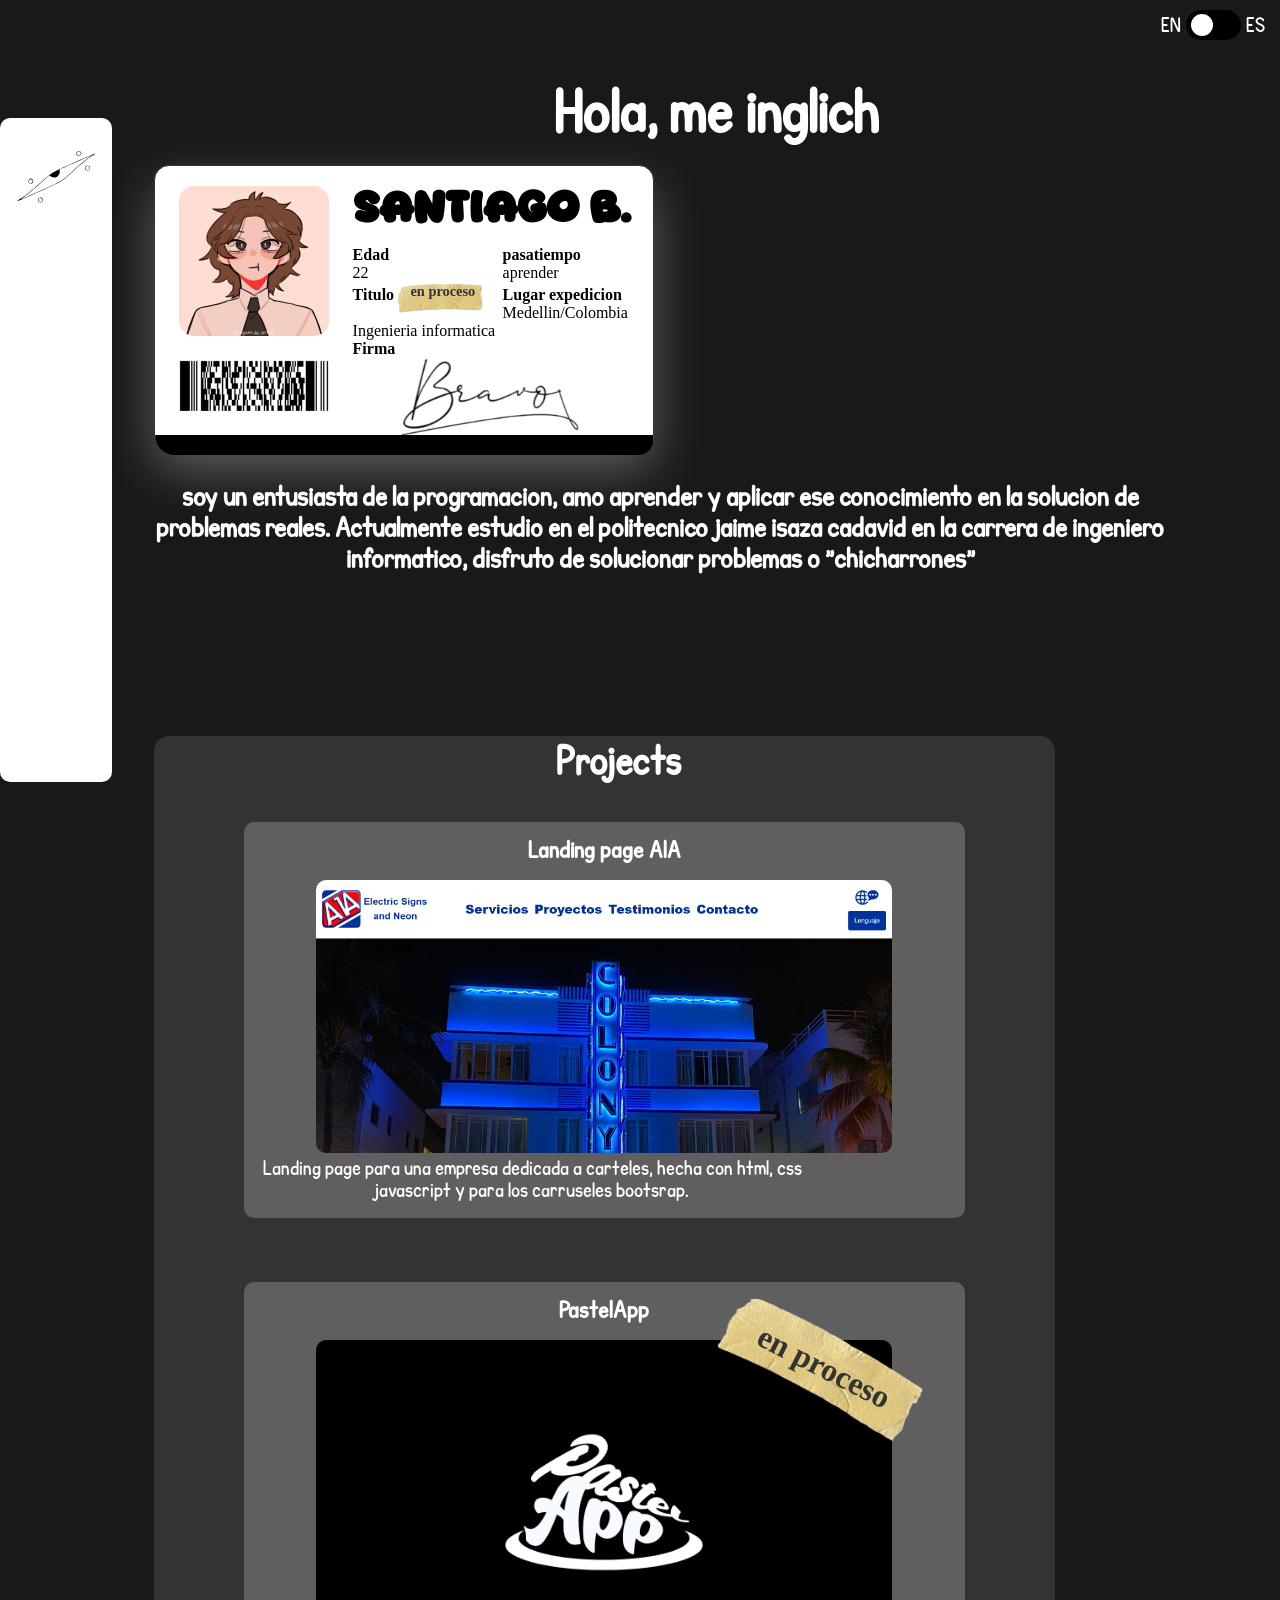
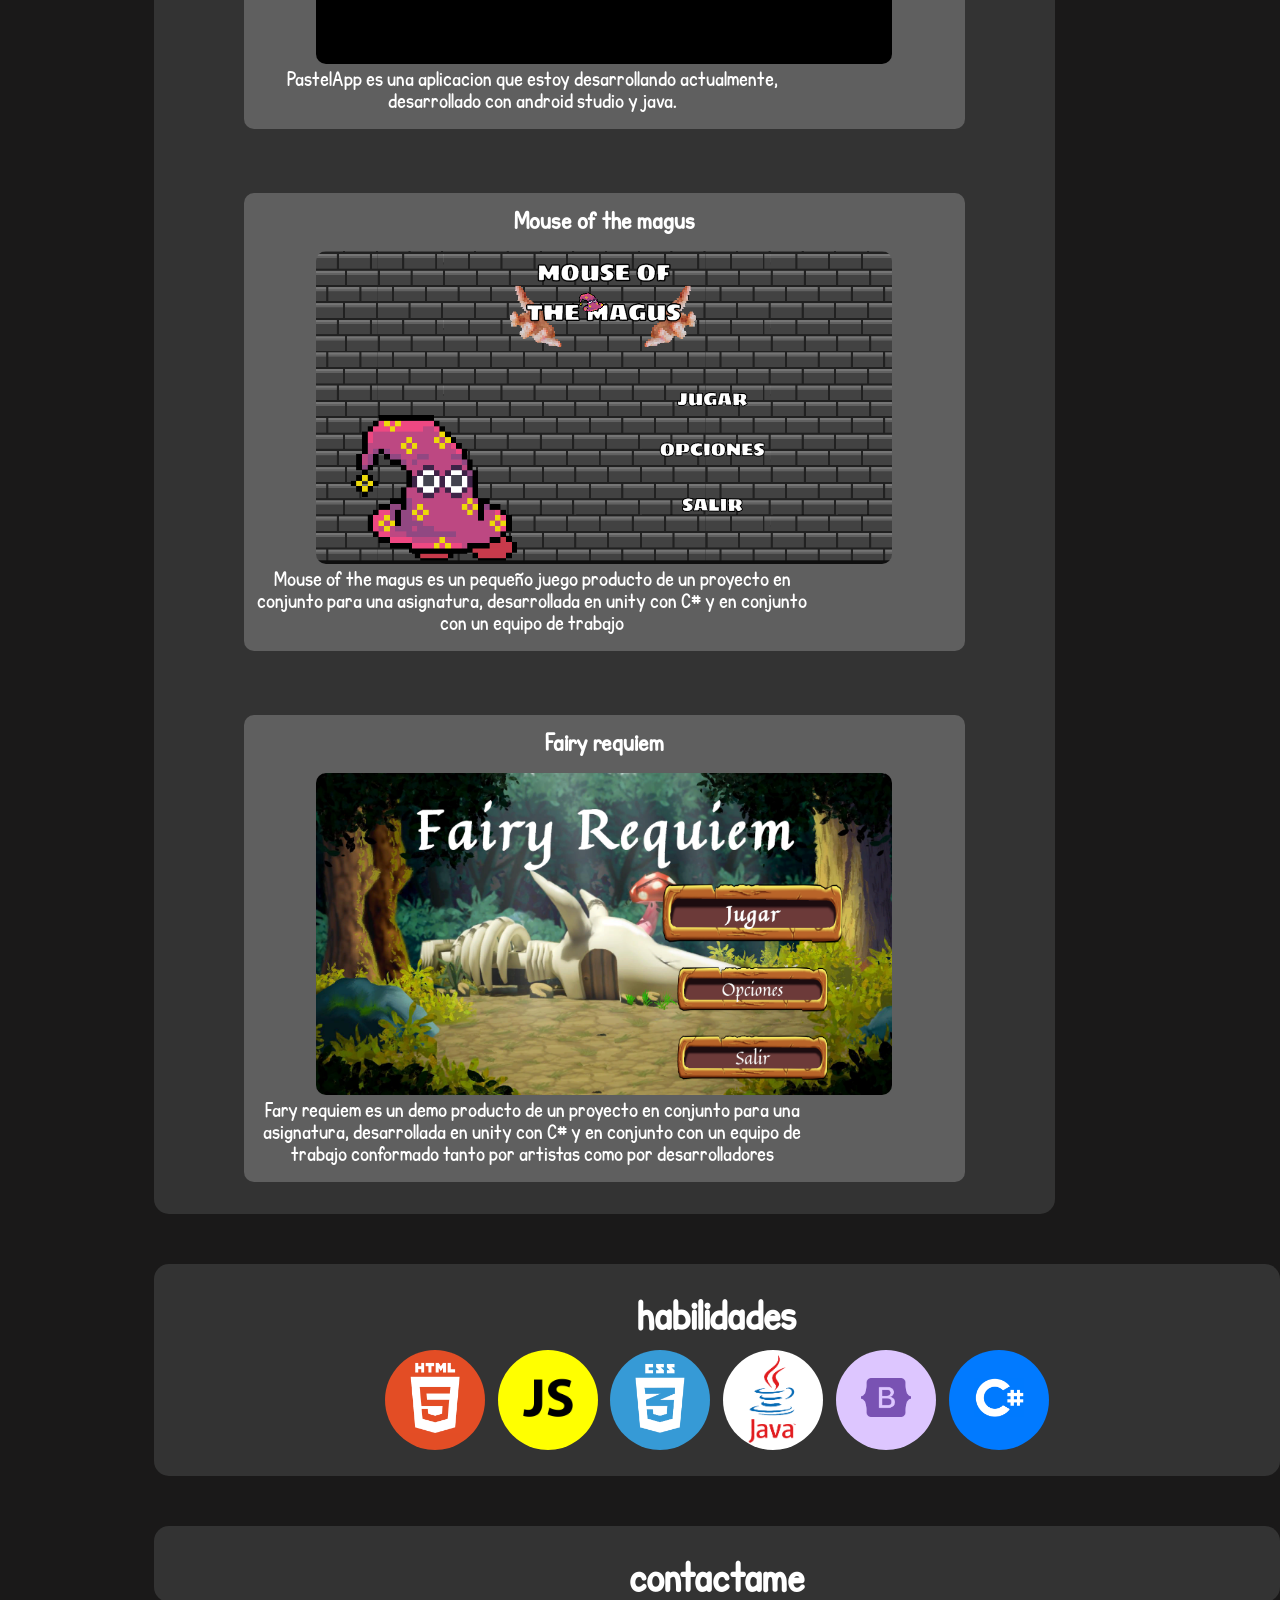
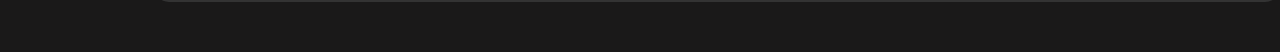
==== index.html @ b8ee9da1 "ssz ssz" ====
<!DOCTYPE html>
<html lang="en">
<head>
    <meta charset="UTF-8">
    <meta name="viewport" content="width=device-width, initial-scale=1.0">
    <link rel="stylesheet" href="./style.css">
    <link href='https://cdn.boxicons.com/fonts/basic/boxicons.min.css' rel='stylesheet'>
    <link href='https://cdn.boxicons.com/fonts/brands/boxicons-brands.min.css' rel='stylesheet'>
    <link rel="preconnect" href="https://fonts.googleapis.com">
    <link rel="preconnect" href="https://fonts.gstatic.com" crossorigin>
    <link href="https://fonts.googleapis.com/css2?family=Knewave&display=swap" rel="stylesheet">
    <script src="./script.js"></script>
    <title>Portafolio</title>
</head>
<body>
    <nav>
        <aside class="sidebar">
        <ul class="sidebar_list">
            <li class="  sidebar_content--logo">
                <img class="sidebar_icon sidebar_icon--logo reveal" src="img/eyeOpen.svg" alt="logo">
                <img class="sidebar_icon sidebar_icon--logo hide" src="img/eyeClose.svg" alt="logo">
            </li>

            <a href="#id_presentation">
                <li class="sidebar_element">
                    <i class='bx  bxs-user-hexagon sidebar_logo'  ></i> 
                    <div class="sidebar_hide">
                        <p class="sidebar_text" data-i18n="sidebar.sobre">Sobre mi</p>
                    </div>
                </li>
            </a>

            <a href="#experience">
                <li class="sidebar_element">
                    <i class='bx  bxs-star sidebar_logo' ></i> 
                    <div class="sidebar_hide">
                        <p class="sidebar_text" data-i18n="sidebar.experiencia">Experiencia</p>
                    </div>
                </li>
            </a>

            <a href="#skills">
                <li class="sidebar_element">
                    <i class='bx  bxs-clipboard-code sidebar_logo' ></i>
                    <div class="sidebar_hide">
                        <p class="sidebar_text" data-i18n="sidebar.habilidades">habilidades</p>
                    </div>
                </li>
            </a>

            <a href="#contact_me">
                <li class="sidebar_element">
                    <i class='bx  bxs-phone sidebar_logo'  ></i> 
                    <div class="sidebar_hide">
                        <p class="sidebar_text" data-i18n="sidebar.contacto">Contactame</p>
                    </div>
                </li>
            </a>
        </ul>
    </aside>
    </nav>
    
    <main class="main-content">
       
        <div class="translate">
            <p>EN</p>
            <input type="checkbox" id="lang-switch" onchange="traducir()">
            <label for="lang-switch" class="lbl-lang"></label>
            <p>ES</p>
        </div>

        <section id="id_presentation">
            <div class="welcome">
                <h2 data-i18n="sobre_mi.saludo">Hola, me presento</h2>
            </div>
            <input type="checkbox" id="toggle" hidden>
            <div class="card">
                
                <div class="photo">
                    <img src="/img/6def31cd-2feb-4538-83e6-c28fdac675a3.jpeg" alt="">
                </div>
                <div class="qr"><img src="/img/Imagen de WhatsApp 2025-06-26 a las 01.54.31_d07527d6.jpg" alt="Codigo QR"></div>
                <div class="info-name"><h1 data-i18n="card.nombre">Santiago B.</h1></div>
                <div class=" info info-age"><p><strong data-i18n="card.edad">Edad</strong><br>22</p></div>
                <div class=" info info-hobby"><p><strong data-i18n="card.pasatiempo">Pasatiempo</strong><br><span data-i18n="card.pasatiempoHijo">Aprender</span></p></div>
                <div class=" info info-title"><p class="titulo_coso"><strong data-i18n="card.titulo">Titulo</strong></p><br><span data-i18n="card.tituloHijo">Ingenieria informatica</span></div>
                <div class="info-title-sticker"><span data-i18n="card.estado">en proceso</span><img src="/img/klipartz.com.png" alt="cinta"></div>
                <div class=" info info-place"><p><strong data-i18n="card.expedicion">Lugar expedicion</strong><br>Medellin/Colombia</p></div>
                <div class="info-firm"><p><strong data-i18n="card.firma">Firma</strong></p><img src="/img/Opera Captura de pantalla_2025-06-27_210948_www.canva.com-Photoroom.png" alt="Firma"></div>
                <div class="info-border"></div>
            </div>
            
            <div class="description">
                <h3 data-i18n="sobre_mi.descripcion">soy un entusiasta de la programacion, amo aprender y aplicar ese conocimiento en la solucion de problemas reales.  
                Actualmente estudio en el politecnico jaime isaza cadavid en la carrera de ingeniero informatico, disfruto de solucionar problemas o "chicharrones"</h3>
            </div>
        </section>

        <section id="experience">
            <div class="container_projects">
                <h2 class="project_title" data-i18n="experience.main_title">Proyectos</h2>
                <div class="card_container">
                    <a href="https://a1aelectricsigns.com/index_es.html" target="_blank">
                    <div class="card_projects">
                        <h3>Landing page A1A</h3>
                        <img src="/img/A1A_page.png" alt="A1A page">
                        <p data-i18n="experience.proyect1_description">Landing page para una empresa dedicada a carteles, hecha con html, css javascript y para los carruseles bootsrap.</p>
                    </div>
                    </a>
                </div>

                <div class="card_container">
                    <a href="https://github.com/Bravissimo-exe/PastelApp" target="_blank">
                    <div class="card_projects">
                        <h3>PastelApp</h3>
                        <div class="card-PastelApp-sticker"><span data-i18n="card.estado">en proceso</span><img src="/img/klipartz.com.png" alt="cinta"></div>
                        <img src="/img/PastelApp.png" alt="A1A page">
                        <p data-i18n="experience.proyect2_description">PastelApp es una aplicacion que estoy desarrollando actualmente, desarrollado con android studio y java.</p>
                    </div>
                    </a>
                </div>
                
                <div class="card_container">
                    <a href="https://github.com/Bravissimo-exe/PastelApp" target="_blank">
                    <div class="card_projects">
                        <h3>Mouse of the magus</h3>
                        <img src="/img/Captura de pantalla 2025-07-28 171933.png" alt="A1A page">
                        <p data-i18n="experience.proyect3_description">Mouse of the magus es un pequeño juego producto de un proyecto en conjunto para una asignatura, desarrollada en unity con C# y en conjunto con un equipo de trabajo</p>
                    </div>
                    </a>
                </div>

                <div class="card_container">
                    <a href="https://github.com/PankoU963/FairyRequiem" target="_blank">
                    <div class="card_projects">
                        <h3>Fairy requiem</h3>
                        <img src="/img/Captura de pantalla 2025-07-28 175846.png" alt="A1A page">
                        <p data-i18n="experience.proyect3_description">Fary requiem es un demo producto de un proyecto en conjunto para una asignatura, desarrollada en unity con C# y en conjunto con un equipo de trabajo conformado tanto por artistas como por desarrolladores</p>
                    </div>
                    </a>
                </div>
            </div>
        </section>

        <section id="skills">
            <div class="skills_container">
                <h2 class="skill_title" data-i18n="skills.title">Skills</h2>

                <div class="skills_card_container">
                    <div class="skill_card html">
                        <img src="/img/Opera Captura de pantalla_2025-07-08_002914_www.pngwing.com.png" alt="">
                    </div>
                    <div class="skill_card js">
                        <img src="/img/pngwing.com (36).png" alt="">
                    </div>
                    <div class="skill_card css">
                        <img src="/img/Opera Captura de pantalla_2025-07-08_003919_www.pngwing.com.png" alt="">
                    </div>
                    <div class="skill_card java">
                        <img src="/img/Opera Captura de pantalla_2025-07-08_004220_www.pngwing.com-Photoroom.png" alt="">
                    </div>
                    <div class="skill_card bootstrap">
                        <img src="/img/pngwing.com (38).png" alt="">
                    </div>
                    <div class="skill_card C">
                        <img src="/img/Opera Captura de pantalla_2025-07-08_004852_www.google.com.png" alt="">
                    </div>
                </div>
            </div>
        </section>

        <section id="contact_me">
            <div class="contact_container">
                <h2 class="contact_title" data-i18n="contact.title">Contact me</h2>
                <div class="contact_links">
                    <a href="tel:+573022289315" target="_blank"><i class='bxr  bxs-phone'  ></i></a>
                    <a href="mailto:santiagobp-12@hotmail.com" target="_blank"><i class='bxr  bxs-envelope'  ></i></a>
                    <a href="https://github.com/Bravissimo-exe" target="_blank"><i class='bxl  bx-github'  ></i></a> 
                    <a href="https://www.instagram.com/san.braa__/?hl=es" target="_blank"><i class='bxl  bx-instagram-alt'  ></i></a>
                </div>
            </div>
        </section>
    </main>
    <footer>
        
    </footer>
</body>
</html>
---- style.css ----
*{
  margin:0;
  box-sizing: border-box;
}

a{
  text-decoration: none;
}

html{
  overflow-x: hidden;
}

body{
  min-height: 100vh;
  display: grid;
  background-color: rgb(26, 25, 25);
  grid-template-columns: 12%  88%;
  overflow-y: hidden;
}

.main-content{
  display: grid;
  width: 100%;
  height: auto;
  grid-column: 2;
  grid-template-rows: repeat(auto, 5);
}

.translate{
  margin: 10px;
  justify-self: end;
  display: flex;
  
}

.translate p{
  color: white;
  font-size: 1em;
  padding: 5px 5px 0 5px;
  font-family: 'kg_perfect';
}

.lbl-lang{
  display: inline-block;
  width: 55px;
  height: 30px;
  background-color: black;
  border-radius: 15px;
  position: relative;
  cursor: pointer;
}

#lang-switch:checked~ .lbl-lang{
  background: #333;
}

.lbl-lang::after{
  position: absolute;
  content: '';
  width: 22px;
  height: 22px;
  background: white;
  border-radius: 15px;
  top: 4px;
  left: 5px;
  transition: 0.3s;
}

#lang-switch:checked~ .lbl-lang::after{
  left: 28px;
}

#lang-switch{
  display: none;
}

/*----------Fonts----------*/

@font-face {
  font-family: 'Mooncake';
  src: url(/Fonts/moodcake/Moodcake.ttf);
  font-weight: normal;
  font-style: normal;
}

@font-face {
  font-family: 'kg_perfect';
  src: url(/Fonts/kg_perfect/KGPerfectPenmanship.ttf);
  font-weight: normal;
  font-style: normal;
}

/*----------Sidebar----------*/
nav{
  position: fixed;
  top: 0;
  left: 0;
  width: 10%;        /* ancho fijo de la barra */
  height: 100vh;       /* altura de toda la pantalla */
  display: flex;
  align-items: center; 
  z-index: 1000;
}

nav:hover{
  width: 21%;
}

.sidebar{
  background-color: #ffffff;
  width: max-content;
  border-radius: 10px;
  padding: 2rem 1rem;
}

.sidebar:hover .sidebar_element{
  grid-template-columns: 1fr 1fr;
}

.sidebar_list{
  list-style: none;
  padding: 0;

  min-height: 600px;
  display: flex;
  flex-direction: column;
  gap: .4rem;
}

.sidebar_element{
  font-family: 'kg_perfect';
  font-size: 1em;
  padding: 1.9rem 1.3rem;
  border-radius: 20px;
  display: grid;
  align-items: center;
  grid-template-columns: 1fr 0fr;
  color: black;

  transition: grid-template-columns .4s;
}

.sidebar_element:hover{
  background-color: black;
  color: white;
}

.sidebar_content--logo{
  position: relative;
  margin: 0 auto  0;
  margin-bottom: 1rem;
}

.sidebar_icon--logo{
  display: flex;
  height: auto;
  width: 5rem;
  justify-content: center;
  align-items: center;
  position: relative;
}

.sidebar_icon--logo .reveal{
  opacity: 1;
  z-index: 1;
  max-width: 100%
}

.sidebar_content--logo .hide {
  opacity: 0;
  z-index: 2;
  max-width: 100%
}

.sidebar_icon--logo.hide{
  opacity: 0;
  position: absolute;
  top: 0;
  left: 0;
}

.sidebar:hover .sidebar_icon--logo.reveal {
  opacity: 0;
}

.sidebar:hover .sidebar_icon--logo.hide {
  opacity: 1;
}

.sidebar_logo{
  font-size: 3.125rem;
  margin: auto;
}

.sidebar_hide{
  overflow: hidden;
}

/*----------Card----------*/

#id_presentation{
  grid-row: 2;
  justify-content: center;
}

.card{
  justify-self: center;
  width: 31.25rem;
  height: 17.813rem;
  background: white;
  border-radius: 15px;
  box-shadow: 0 20px 50px rgba(255, 255, 255, 0.3);
  transition: transform 0.6s ease;
  transform-style: preserve-3d;
  border: 1px solid #333;
  display: grid;
  grid-template-columns: 2fr 150px 150px;
  grid-template-rows: 80px 1fr 1fr 95px 1fr;
}

#toggle:checked ~ body{
  background-color: #017aff;
}

.card:hover {
  transform: rotateY(20deg) rotateX(20deg);
  
}



.photo {
  grid-row: 1;
  grid-column: 1;
  text-align: center;
  padding: 20px;
}

.photo img {
  width: 150px;
  height: 150px;
  border-radius: 15px;
  object-fit: cover;
}

.info-name {
  font-family: 'Mooncake';
  grid-row: 1;
  grid-column: 2/3;
  font-size: 1.7em;
  width: auto;
  text-align: center;
  margin: auto;
  white-space: nowrap;
}

.info{
  font-size: 1em;
  
  
}

.info-age{
  grid-row: 2;
  grid-column: 2;
}

.info-hobby{
  grid-row: 2;
  grid-column: 3;
}

.info-title{
  grid-row: 3;
  grid-column: 2;
}

.info-title-sticker{
  position: relative;
  width: 100px; /* ajusta según tamaño de la cinta */
  height: 40px;
  grid-column: 2; /* columna de la derecha */
  grid-row: 2;     /* misma fila del título */
  justify-self: end; /* alinea al inicio */
  padding-left: 0.5rem;
  padding-top: 0.7rem;
}

.info-title-sticker img{
  width: 60px;
  rotate: -120deg;
}

.info-title-sticker span{
  position: absolute;
  top: 50%;
  left: 50%;
  transform: translate(-65%, 100%);
  font-weight: bold;
  color: #333;
  font-size: 0.9em;
  font-family: 'Comic Sans MS', cursive;
  z-index: 2;
  white-space: nowrap;
}

.info-place{
  grid-column: 3;
  grid-row: 3;
}

.qr-firm {
  
  margin-top: auto;
}

.qr img {
  height: 50px;
}

.qr{  
  text-align: center;
  align-self: center;
  grid-column: 1;
  grid-row: 4;
}

.info-firm img{
  height: 80px;
  padding-left: 3rem;
}

.info-firm{
  grid-column: 2/3;
  grid-row: 4;
}

.info-border{
  background-color: black;
  grid-row: 5;
  grid-column: 1/4;
  border-radius: 0 0 25px 35px;
  height: 20px;
}

.welcome h2{
  text-align: center;
  color: white;
  font-family: 'kg_perfect';
  font-size: 3rem;
  margin-top: 2rem;
  margin-bottom: 1rem;
}

.description {
  width: 90%;
  text-align: center;
  color: white;
  font-family: 'kg_perfect';
  font-size: 1.2rem;
  margin-top: 2rem;
  margin-bottom: 1rem;
  justify-self: center;
}

/*----------Projects----------*/

#experience{
  grid-row: 3;
  margin-top: 10%;
  margin-bottom: 50px;
}

.container_projects{
  justify-self: center;
  width: 80%;
  height: auto;
  background-color: #333;
  margin-top: 2rem;
  display: flex;
  flex-direction:column;
  align-items: center;
  border-radius: 15px;
}

.project_title{
  color: white;
  margin: 5px 0 5px 30px;
  font-family: 'kg_perfect';
  font-size: 2em;
}

.card_container{
  width: 80%;
  height: auto;
  text-align: center;
  padding-top: 2rem;
  padding-bottom: 2rem;
}

.card_projects{
  position: relative;
  padding-top: 1rem;
  font-family: 'kg_perfect';
  color: white;
  justify-self: center;
  background-color: rgb(95, 95, 95);
  width: auto;
  height: auto;
  border-radius: 10px;
  
}

.card_projects:hover{
  background-color: rgb(143, 143, 143);
}

.card_projects h3{
  padding-bottom: 1rem;
}

.card_projects img{
  width: 80%;
  height: auto;
  border-radius: 10px;
}

.card_projects p{
  padding-bottom: 1rem;
  width: 80%;
  justify-self: center;
}

.card-PastelApp-sticker{
  position: absolute;        /* ✅ Saca el sticker del flujo normal y lo posiciona dentro */
  top: -3%;                 /* ✅ Se ubica desde la parte superior de la tarjeta */
  right: 10%;               /* ✅ Se ubica desde la parte derecha */
  width: 20%;               /* ✅ Tamaño fijo controlado (mejor que %) */
  height: auto;              /* ✅ Se adapta automáticamente */
  z-index: 5;                /* ✅ Asegura que se superponga correctamente */
}

.card-PastelApp-sticker img{
  width: 100%;
  rotate: -90deg;
}

.card-PastelApp-sticker span{
  position: absolute;        /* ✅ Para ubicar el texto encima de la cinta */
  top: 35%;                  /* ✅ Centrado verticalmente */
  left: 50%;                 /* ✅ Centrado horizontalmente */
  transform: translate(-40%, 100%); /* ✅ Ajusta posición fina sobre la cinta */
  rotate: 27deg;             /* ✅ Conserva el efecto visual inclinado */
  font-weight: bold;
  color: #333;
  font-size: clamp(0.7rem, 3vw, 2rem); /* ✅ Hace la fuente responsiva */
  font-family: 'Comic Sans MS', cursive;
  white-space: nowrap;
  z-index: 1;
}

/*----------Skills----------*/

#skills{
  grid: 4;
  margin-bottom: 50px;
}

.skills_container{
  border-radius: 15px;
  justify-self: center;
  background-color: #333;
  width: auto;
  height: auto;
  display: flex;
  flex-direction: column;
}

.skill_title{
  margin-top: 2rem;
  color: white;
  font-family: 'kg_perfect';
  font-size: 2em;
  text-align: center;
}

.skills_card_container{
  gap: 0.8rem;
  padding-bottom: 1rem;
  align-items: center;
  margin: 10px 15px;
  display: flex;
  flex-direction: row;
  justify-content: center;
  flex-wrap: wrap;
}

.skill_card{
  border-radius: 100px;
  width: 100px;
  height: 100px;
  text-align: center;
  align-content: center;
}

.skill_card img{
  width: 50%;
}

.js{
  background-color: yellow;
}

.html{
  background-color: #e34d25;
}

.css{
  background-color: #369ad6;
}

.java{
  background-color: white;
}

.bootstrap{
  background-color: #ddc6ff;
}

.C{
  background-color: #017aff;
}

/*----------ContactMe----------*/

#contact_me{
  grid-row: 5;
  margin-bottom: 50px;
}

.contact_container{
  border-radius: 15px;
  justify-self: center;
  align-items: center;
  background-color: #333;
  width: auto;
  height: auto;
  display: flex;
  flex-direction: column;
}

.contact_title{
  color: white;
  font-family: 'kg_perfect';
  text-align: center;
  font-size: 2em;
  margin-top: 2rem;
}

.contact_links a{
  color: white;
  font-size: 5rem;
}

/*----------Mediaquery----------*/

@media (max-width: 490px){
 
}

@media (max-width: 768px) {
  nav{
    display: none;
  }

  body{
    display: block;
  }

  /*----------Card----------*/

  .card {
    width: 90%;
    height: auto;
    grid-template-columns: 1fr;
    grid-template-rows: repeat(6, auto);
    padding: 1rem;
  }

  .photo {
    grid-column: 1;
    grid-row: 1;
    text-align: center;
    padding: 10px;
  }

  .photo img {
    width: 120px;
    height: 120px;
  }

  .info-name {
    grid-column: 1;
    grid-row: 2;
    font-size: 1.4em;
    text-align: center;
    margin: 0.5rem 0;
  }
  

  .info-title-sticker {
    position: relative;
    grid-column: 1;
    grid-row: 3;
    justify-self: start;
    padding-left: 4rem;
    padding-top: 1.8rem;
    width: auto;
    
  }

  .info-title-sticker img {
    width: 50px;
    left: 70%;
  }

  .info-title-sticker span{
    position: absolute;        
    top: 130%;                  /* ✅ Centrado verticalmente */
    left: 70%;                 /* ✅ Centrado horizontalmente */
    transform: translate(-40%, 0%); /* ✅ Ajusta posición fina sobre la cinta */ 
    color: #333;
    font-size: clamp(0.7rem, 1vw, 1rem); /* ✅ Hace la fuente responsiva */
    font-family: "Knewave", system-ui;
    font-weight: 200;
    white-space: nowrap;
    z-index: 1;
  }

  .info{
    grid-row: 3;
    grid-column: 1;
    font-size: 1rem;
    display: grid;
    grid-template-columns: repeat(2,1fr);
    grid-template-rows: repeat(2,1fr);
    width: auto;
    height: auto;
  }

  .info-age p{
    grid-row: 1;
    grid-column: 1;
  }

  .titulo_coso{
    grid-row: 2;
    grid-column: 1;
  }

  .info-title p{
    grid-row: 2;
    grid-column: 1;
  }
  
  .info-title span{
    margin-top: 18px;
    grid-row: 2;
    grid-column: 1;
  }

  .info-hobby p{
    grid-row: 1;
    grid-column: 2;
  }

  .info-hobby span{
    margin-top: 18px;
    grid-row: 1;
    grid-column: 2;
  }

  .info-place p{
    grid-row: 2;
    grid-column: 2;
  }

  .qr{
    grid-row: 4;
    align-content: center;
  }

  .qr img{
    width: 50%;
    height: auto;
    text-align: center;
  }

  .info-firm {
    grid-column: 1;
    grid-row: 5;
  }
  
  .info-firm img{
    width: 60%;
    height: auto;
    text-align: center;
  }

  .info-border{
    
    grid-row: 7;
    height: 10px;
  }

  /*----------Skills----------*/

  .skills_container{
  border-radius: 15px;
  justify-self: center;
  background-color: #333;
  width: 70%;
  height: auto;
  display: flex;
  flex-direction: column;
  }

  /*----------Contact----------*/

  .contact_container{
    border-radius: 15px;
    justify-self: center;
    align-items: center;
    background-color: #333;
    width: 80%;
    height: auto;
    display: flex;
    flex-direction: column;
  }
 
  .contact_links a{
    color: white;
    font-size: 4rem;
  }

  .card-PastelApp-sticker{
    position: absolute;        /* ✅ Saca el sticker del flujo normal y lo posiciona dentro */
    top: 15%;                 /* ✅ Se ubica desde la parte superior de la tarjeta */
    right: 10%;               /* ✅ Se ubica desde la parte derecha */
    width: 20%;               /* ✅ Tamaño fijo controlado (mejor que %) */
    height: auto;              /* ✅ Se adapta automáticamente */
    z-index: 5;                /* ✅ Asegura que se superponga correctamente */
  }

  .card-PastelApp-sticker span{
    position: absolute;        /* ✅ Para ubicar el texto encima de la cinta */
    top: 25%;                  /* ✅ Centrado verticalmente */
    left: 50%;                 /* ✅ Centrado horizontalmente */
    transform: translate(-40%, 100%); /* ✅ Ajusta posición fina sobre la cinta */
    rotate: 27deg;             /* ✅ Conserva el efecto visual inclinado */
    font-weight: bold;
    color: #333;
    font-size: clamp(0.7rem, 3vw, 2rem); /* ✅ Hace la fuente responsiva */
    font-family: "Knewave", system-ui;
    white-space: nowrap;
    z-index: 1;
  }
}
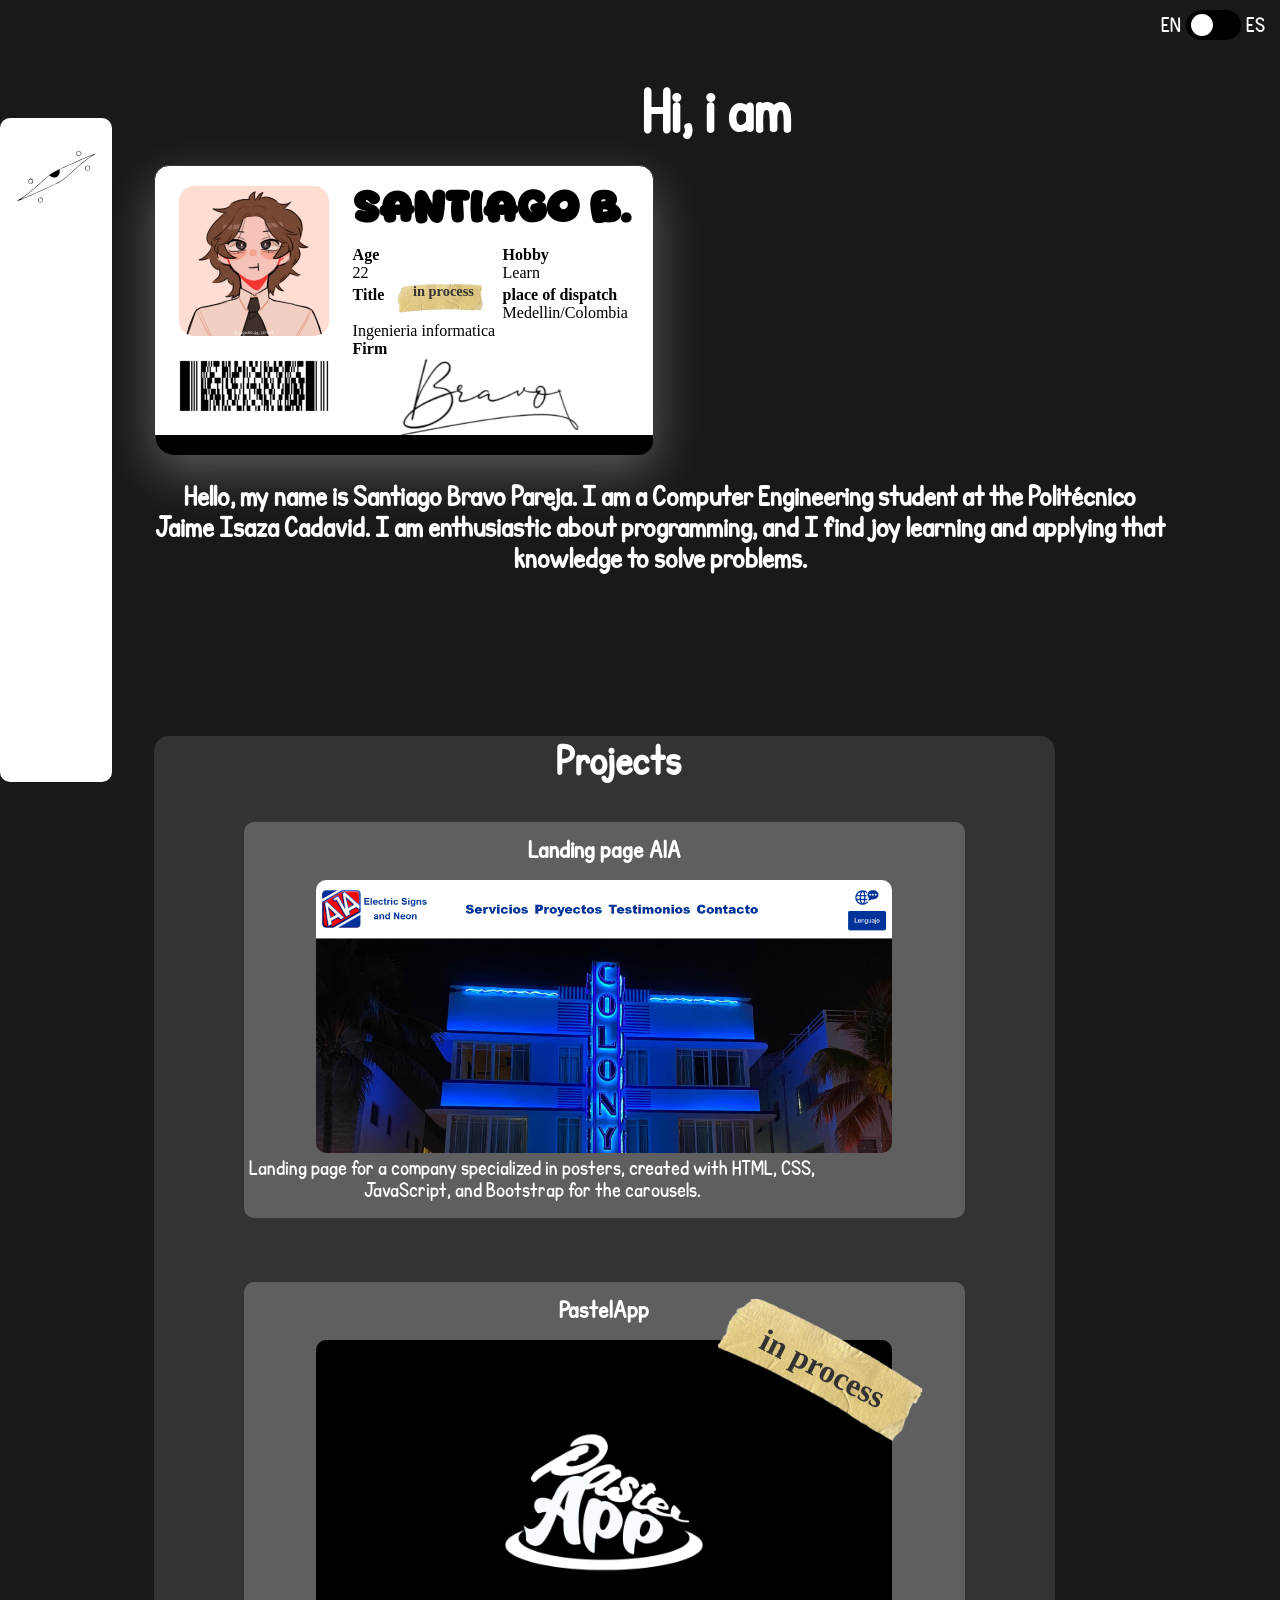
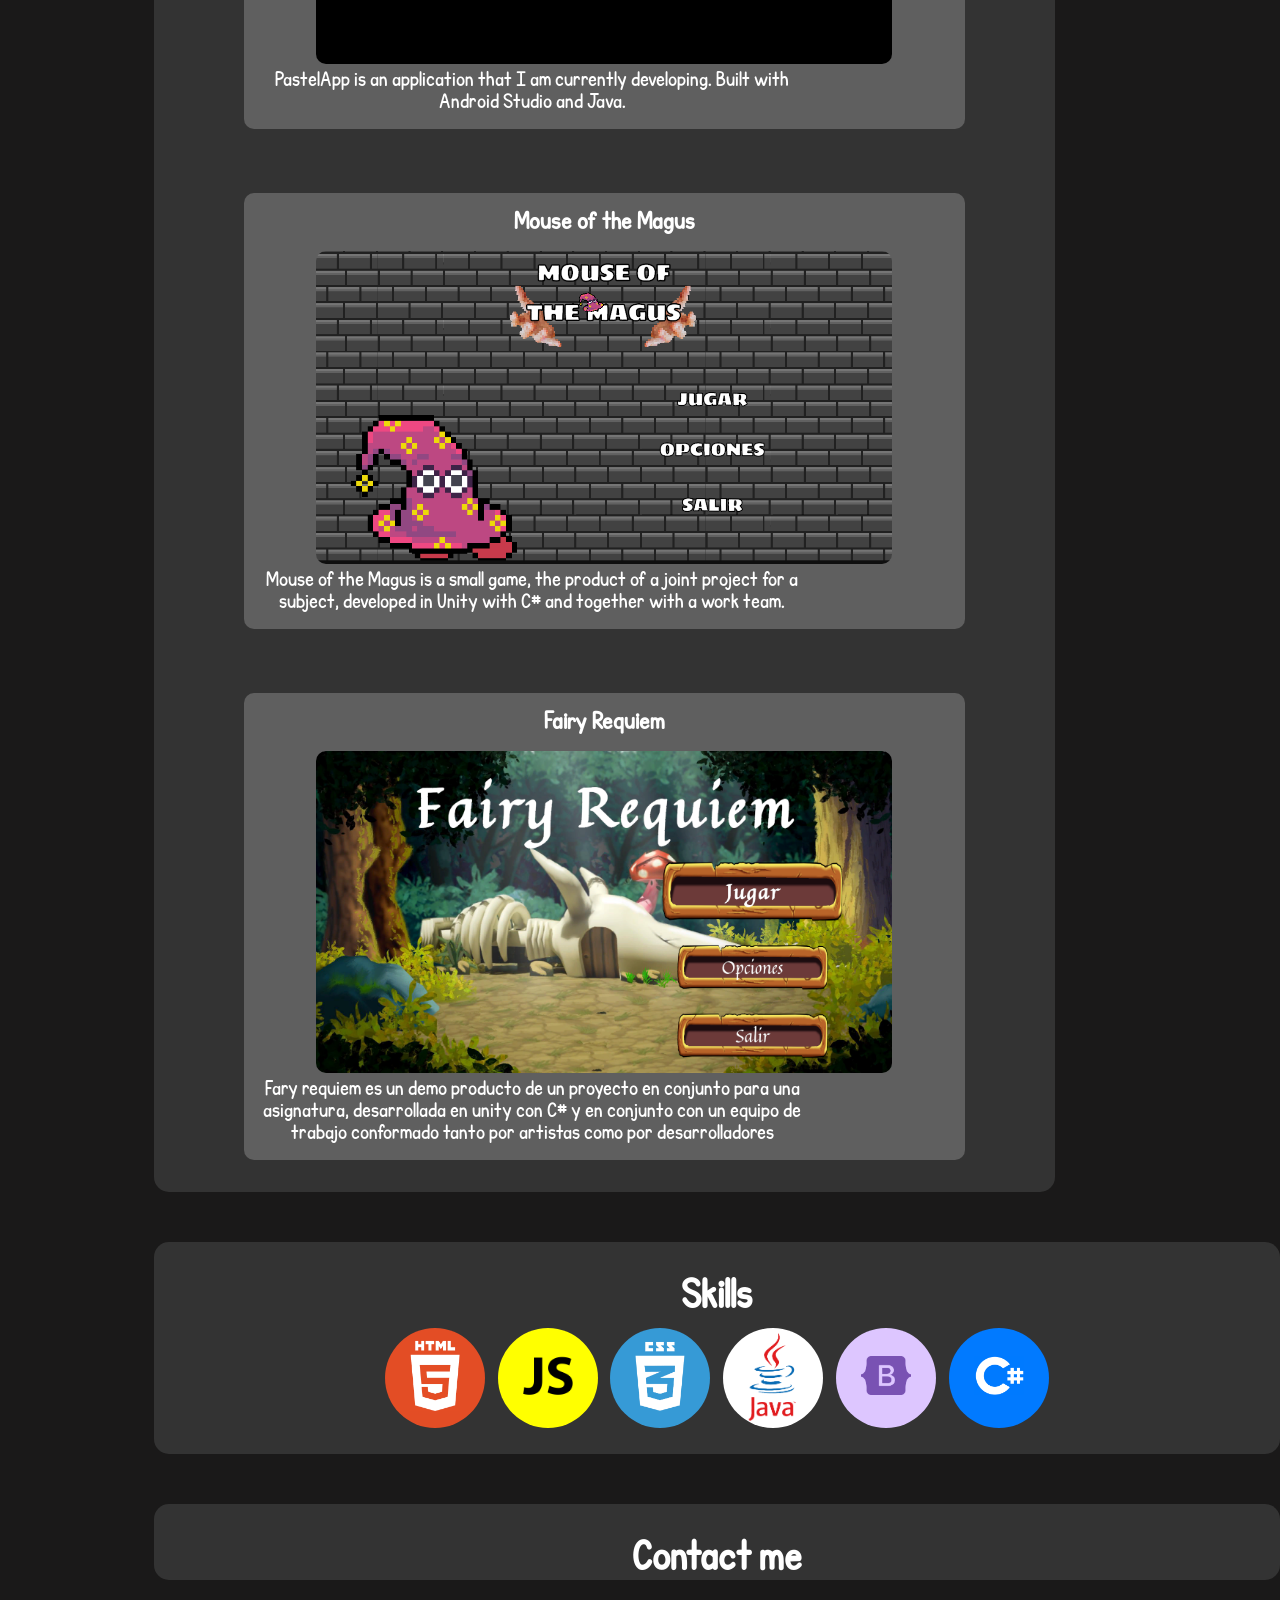
==== commit dd6869d1: "ssz" ====
--- a/index.html
+++ b/index.html
@@ -123,7 +123,7 @@
                 <div class="card_container">
                     <a href="https://github.com/Bravissimo-exe/PastelApp" target="_blank">
                     <div class="card_projects">
-                        <h3>Mouse of the magus</h3>
+                        <h3>Mouse of the Magus</h3>
                         <img src="/img/Captura de pantalla 2025-07-28 171933.png" alt="A1A page">
                         <p data-i18n="experience.proyect3_description">Mouse of the magus es un pequeño juego producto de un proyecto en conjunto para una asignatura, desarrollada en unity con C# y en conjunto con un equipo de trabajo</p>
                     </div>
@@ -133,9 +133,9 @@
                 <div class="card_container">
                     <a href="https://github.com/PankoU963/FairyRequiem" target="_blank">
                     <div class="card_projects">
-                        <h3>Fairy requiem</h3>
+                        <h3>Fairy Requiem</h3>
                         <img src="/img/Captura de pantalla 2025-07-28 175846.png" alt="A1A page">
-                        <p data-i18n="experience.proyect3_description">Fary requiem es un demo producto de un proyecto en conjunto para una asignatura, desarrollada en unity con C# y en conjunto con un equipo de trabajo conformado tanto por artistas como por desarrolladores</p>
+                        <p data-i18n="experience.proyect4_description">Fary requiem es un demo producto de un proyecto en conjunto para una asignatura, desarrollada en unity con C# y en conjunto con un equipo de trabajo conformado tanto por artistas como por desarrolladores</p>
                     </div>
                     </a>
                 </div>
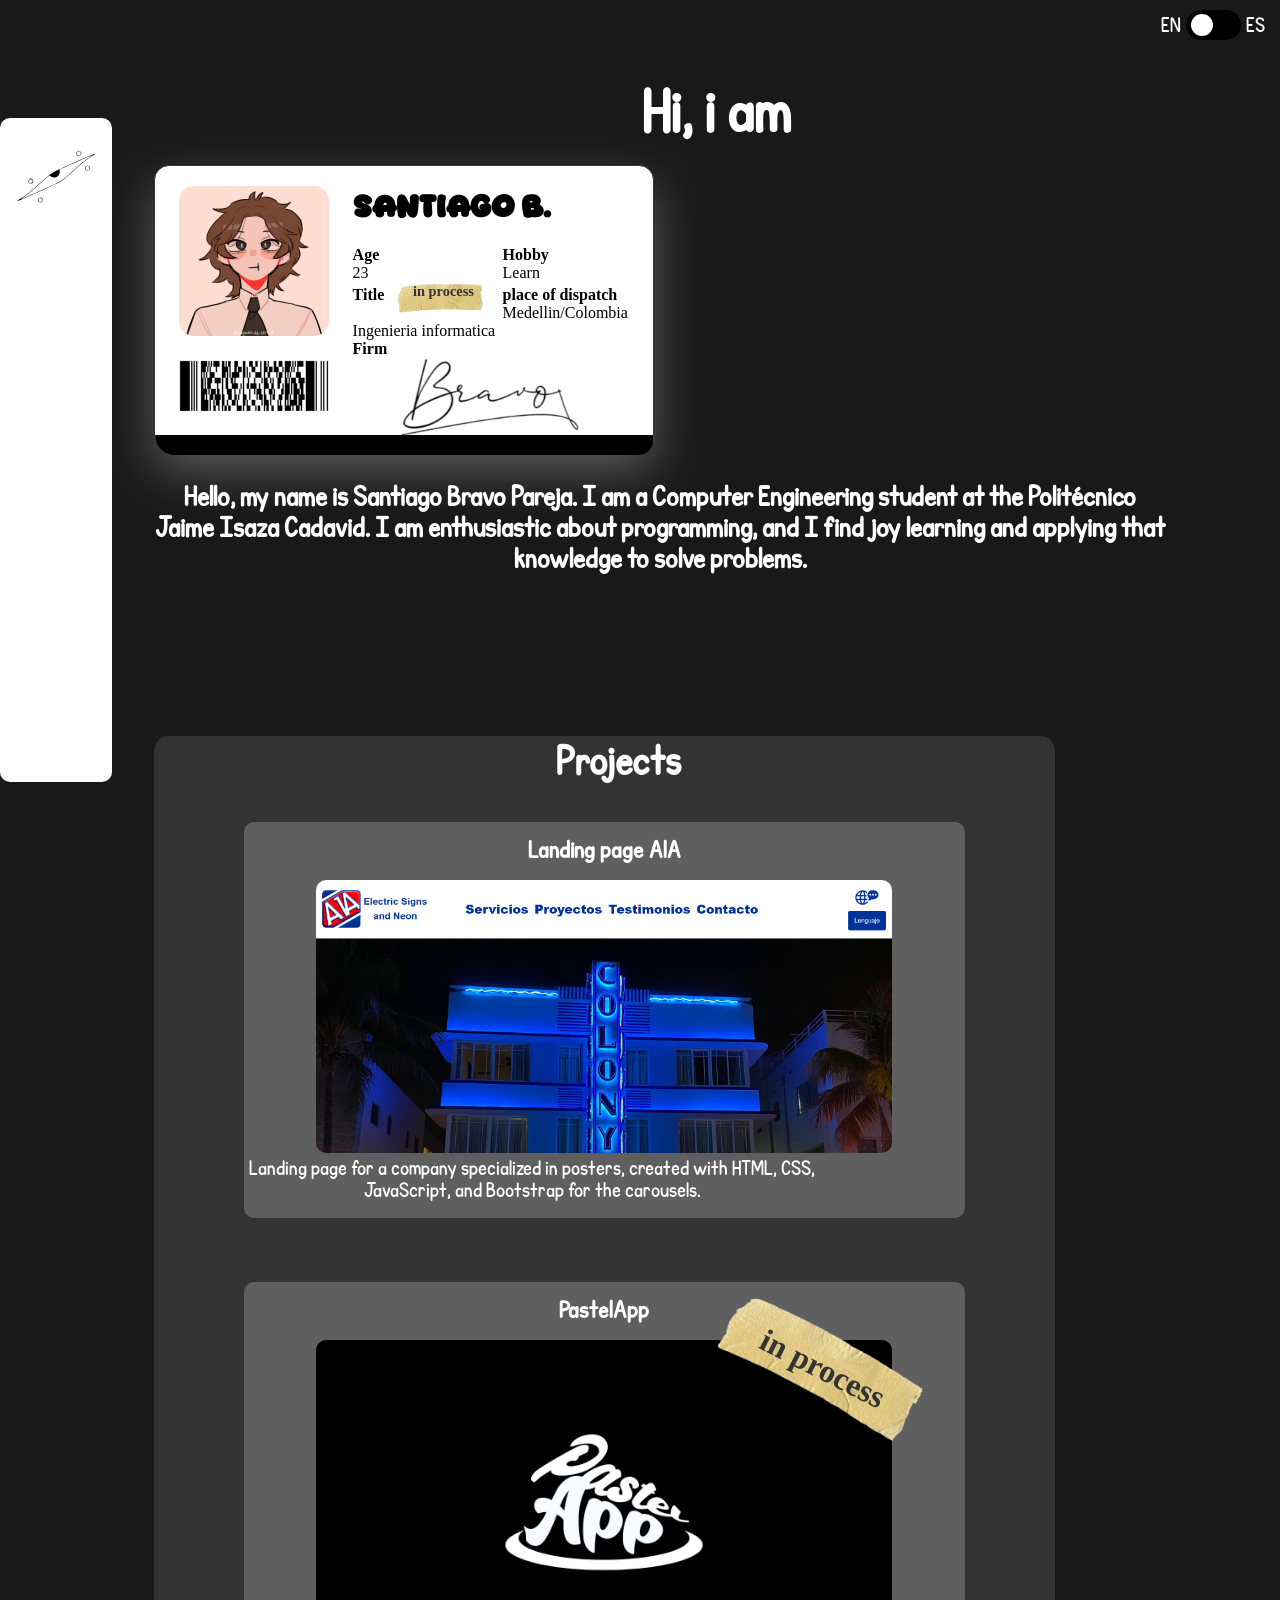
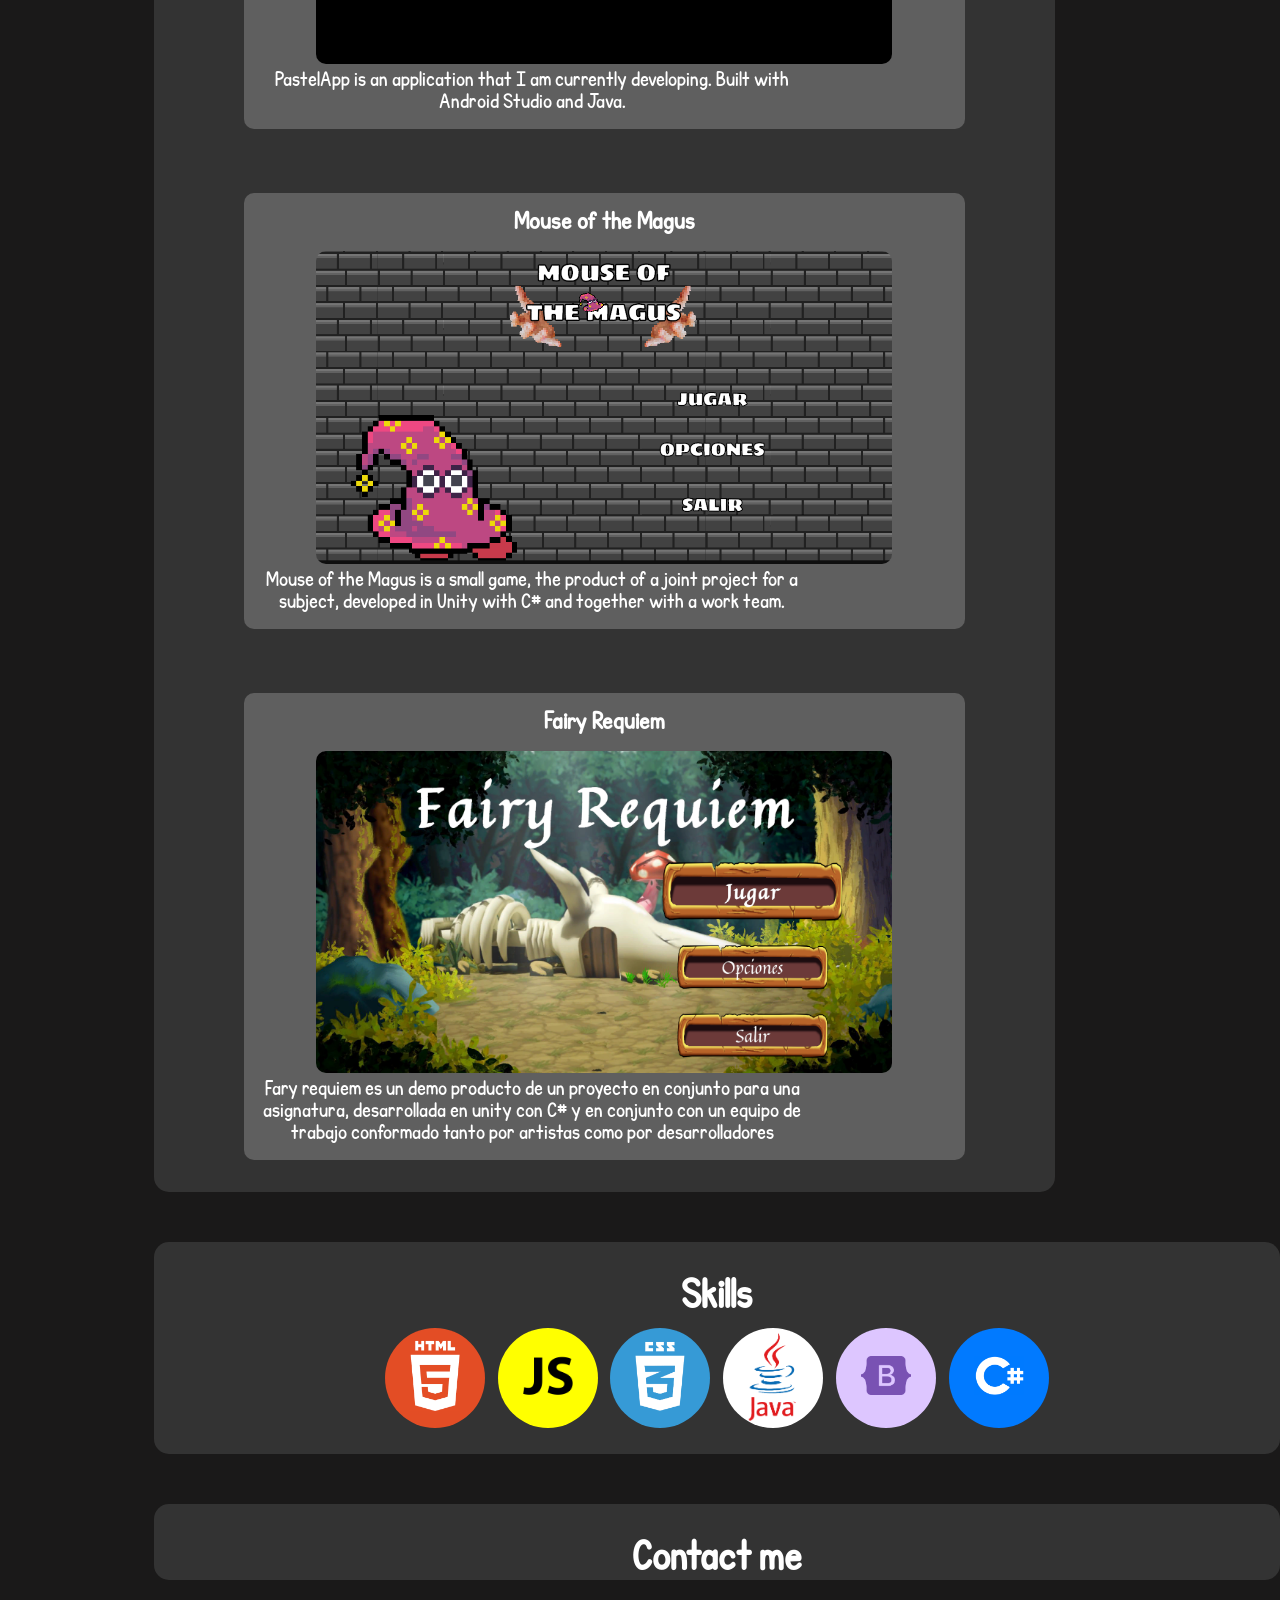
==== commit 0e464f19: "fdsf" ====
--- a/index.html
+++ b/index.html
@@ -20,7 +20,7 @@
                 <img class="sidebar_icon sidebar_icon--logo reveal" src="img/eyeOpen.svg" alt="logo">
                 <img class="sidebar_icon sidebar_icon--logo hide" src="img/eyeClose.svg" alt="logo">
             </li>
-
+            
             <a href="#id_presentation">
                 <li class="sidebar_element">
                     <i class='bx  bxs-user-hexagon sidebar_logo'  ></i> 
@@ -61,7 +61,6 @@
     </nav>
     
     <main class="main-content">
-       
         <div class="translate">
             <p>EN</p>
             <input type="checkbox" id="lang-switch" onchange="traducir()">
@@ -77,16 +76,16 @@
             <div class="card">
                 
                 <div class="photo">
-                    <img src="/img/6def31cd-2feb-4538-83e6-c28fdac675a3.jpeg" alt="">
+                    <img src="img/6def31cd-2feb-4538-83e6-c28fdac675a3.jpeg" alt="">
                 </div>
-                <div class="qr"><img src="/img/Imagen de WhatsApp 2025-06-26 a las 01.54.31_d07527d6.jpg" alt="Codigo QR"></div>
+                <div class="qr"><img src="img/Imagen de WhatsApp 2025-06-26 a las 01.54.31_d07527d6.jpg" alt="Codigo QR"></div>
                 <div class="info-name"><h1 data-i18n="card.nombre">Santiago B.</h1></div>
-                <div class=" info info-age"><p><strong data-i18n="card.edad">Edad</strong><br>22</p></div>
+                <div class=" info info-age"><p><strong data-i18n="card.edad">Edad</strong><br><p id = "age"></p></p></div>
                 <div class=" info info-hobby"><p><strong data-i18n="card.pasatiempo">Pasatiempo</strong><br><span data-i18n="card.pasatiempoHijo">Aprender</span></p></div>
                 <div class=" info info-title"><p class="titulo_coso"><strong data-i18n="card.titulo">Titulo</strong></p><br><span data-i18n="card.tituloHijo">Ingenieria informatica</span></div>
-                <div class="info-title-sticker"><span data-i18n="card.estado">en proceso</span><img src="/img/klipartz.com.png" alt="cinta"></div>
+                <div class="info-title-sticker"><span data-i18n="card.estado">en proceso</span><img src="img/klipartz.com.png" alt="cinta"></div>
                 <div class=" info info-place"><p><strong data-i18n="card.expedicion">Lugar expedicion</strong><br>Medellin/Colombia</p></div>
-                <div class="info-firm"><p><strong data-i18n="card.firma">Firma</strong></p><img src="/img/Opera Captura de pantalla_2025-06-27_210948_www.canva.com-Photoroom.png" alt="Firma"></div>
+                <div class="info-firm"><p><strong data-i18n="card.firma">Firma</strong></p><img src="img/Opera Captura de pantalla_2025-06-27_210948_www.canva.com-Photoroom.png" alt="Firma"></div>
                 <div class="info-border"></div>
             </div>
             
@@ -103,7 +102,7 @@
                     <a href="https://a1aelectricsigns.com/index_es.html" target="_blank">
                     <div class="card_projects">
                         <h3>Landing page A1A</h3>
-                        <img src="/img/A1A_page.png" alt="A1A page">
+                        <img src="img/A1A_page.png" alt="A1A page">
                         <p data-i18n="experience.proyect1_description">Landing page para una empresa dedicada a carteles, hecha con html, css javascript y para los carruseles bootsrap.</p>
                     </div>
                     </a>
@@ -113,8 +112,8 @@
                     <a href="https://github.com/Bravissimo-exe/PastelApp" target="_blank">
                     <div class="card_projects">
                         <h3>PastelApp</h3>
-                        <div class="card-PastelApp-sticker"><span data-i18n="card.estado">en proceso</span><img src="/img/klipartz.com.png" alt="cinta"></div>
-                        <img src="/img/PastelApp.png" alt="A1A page">
+                        <div class="card-PastelApp-sticker"><span data-i18n="card.estado">en proceso</span><img src="img/klipartz.com.png" alt="cinta"></div>
+                        <img src="img/PastelApp.png" alt="A1A page">
                         <p data-i18n="experience.proyect2_description">PastelApp es una aplicacion que estoy desarrollando actualmente, desarrollado con android studio y java.</p>
                     </div>
                     </a>
@@ -124,7 +123,7 @@
                     <a href="https://github.com/Bravissimo-exe/PastelApp" target="_blank">
                     <div class="card_projects">
                         <h3>Mouse of the Magus</h3>
-                        <img src="/img/Captura de pantalla 2025-07-28 171933.png" alt="A1A page">
+                        <img src="img/Captura de pantalla 2025-07-28 171933.png" alt="A1A page">
                         <p data-i18n="experience.proyect3_description">Mouse of the magus es un pequeño juego producto de un proyecto en conjunto para una asignatura, desarrollada en unity con C# y en conjunto con un equipo de trabajo</p>
                     </div>
                     </a>
@@ -134,7 +133,7 @@
                     <a href="https://github.com/PankoU963/FairyRequiem" target="_blank">
                     <div class="card_projects">
                         <h3>Fairy Requiem</h3>
-                        <img src="/img/Captura de pantalla 2025-07-28 175846.png" alt="A1A page">
+                        <img src="img/Captura de pantalla 2025-07-28 175846.png" alt="A1A page">
                         <p data-i18n="experience.proyect4_description">Fary requiem es un demo producto de un proyecto en conjunto para una asignatura, desarrollada en unity con C# y en conjunto con un equipo de trabajo conformado tanto por artistas como por desarrolladores</p>
                     </div>
                     </a>
@@ -148,22 +147,22 @@
 
                 <div class="skills_card_container">
                     <div class="skill_card html">
-                        <img src="/img/Opera Captura de pantalla_2025-07-08_002914_www.pngwing.com.png" alt="">
+                        <img src="img/Opera Captura de pantalla_2025-07-08_002914_www.pngwing.com.png" alt="">
                     </div>
                     <div class="skill_card js">
-                        <img src="/img/pngwing.com (36).png" alt="">
+                        <img src="img/pngwing.com (36).png" alt="">
                     </div>
                     <div class="skill_card css">
-                        <img src="/img/Opera Captura de pantalla_2025-07-08_003919_www.pngwing.com.png" alt="">
+                        <img src="img/Opera Captura de pantalla_2025-07-08_003919_www.pngwing.com.png" alt="">
                     </div>
                     <div class="skill_card java">
-                        <img src="/img/Opera Captura de pantalla_2025-07-08_004220_www.pngwing.com-Photoroom.png" alt="">
+                        <img src="img/Opera Captura de pantalla_2025-07-08_004220_www.pngwing.com-Photoroom.png" alt="">
                     </div>
                     <div class="skill_card bootstrap">
-                        <img src="/img/pngwing.com (38).png" alt="">
+                        <img src="img/pngwing.com (38).png" alt="">
                     </div>
                     <div class="skill_card C">
-                        <img src="/img/Opera Captura de pantalla_2025-07-08_004852_www.google.com.png" alt="">
+                        <img src="img/Opera Captura de pantalla_2025-07-08_004852_www.google.com.png" alt="">
                     </div>
                 </div>
             </div>
--- a/style.css
+++ b/style.css
@@ -79,14 +79,14 @@
 
 @font-face {
   font-family: 'Mooncake';
-  src: url(/Fonts/moodcake/Moodcake.ttf);
+  src: url(Fonts/moodcake/Moodcake.ttf);
   font-weight: normal;
   font-style: normal;
 }
 
 @font-face {
   font-family: 'kg_perfect';
-  src: url(/Fonts/kg_perfect/KGPerfectPenmanship.ttf);
+  src: url(Fonts/kg_perfect/KGPerfectPenmanship.ttf);
   font-weight: normal;
   font-style: normal;
 }
@@ -248,8 +248,8 @@
   font-family: 'Mooncake';
   grid-row: 1;
   grid-column: 2/3;
-  font-size: 1.7em;
   width: auto;
+  font-size: 1.2em;
   text-align: center;
   margin: auto;
   white-space: nowrap;
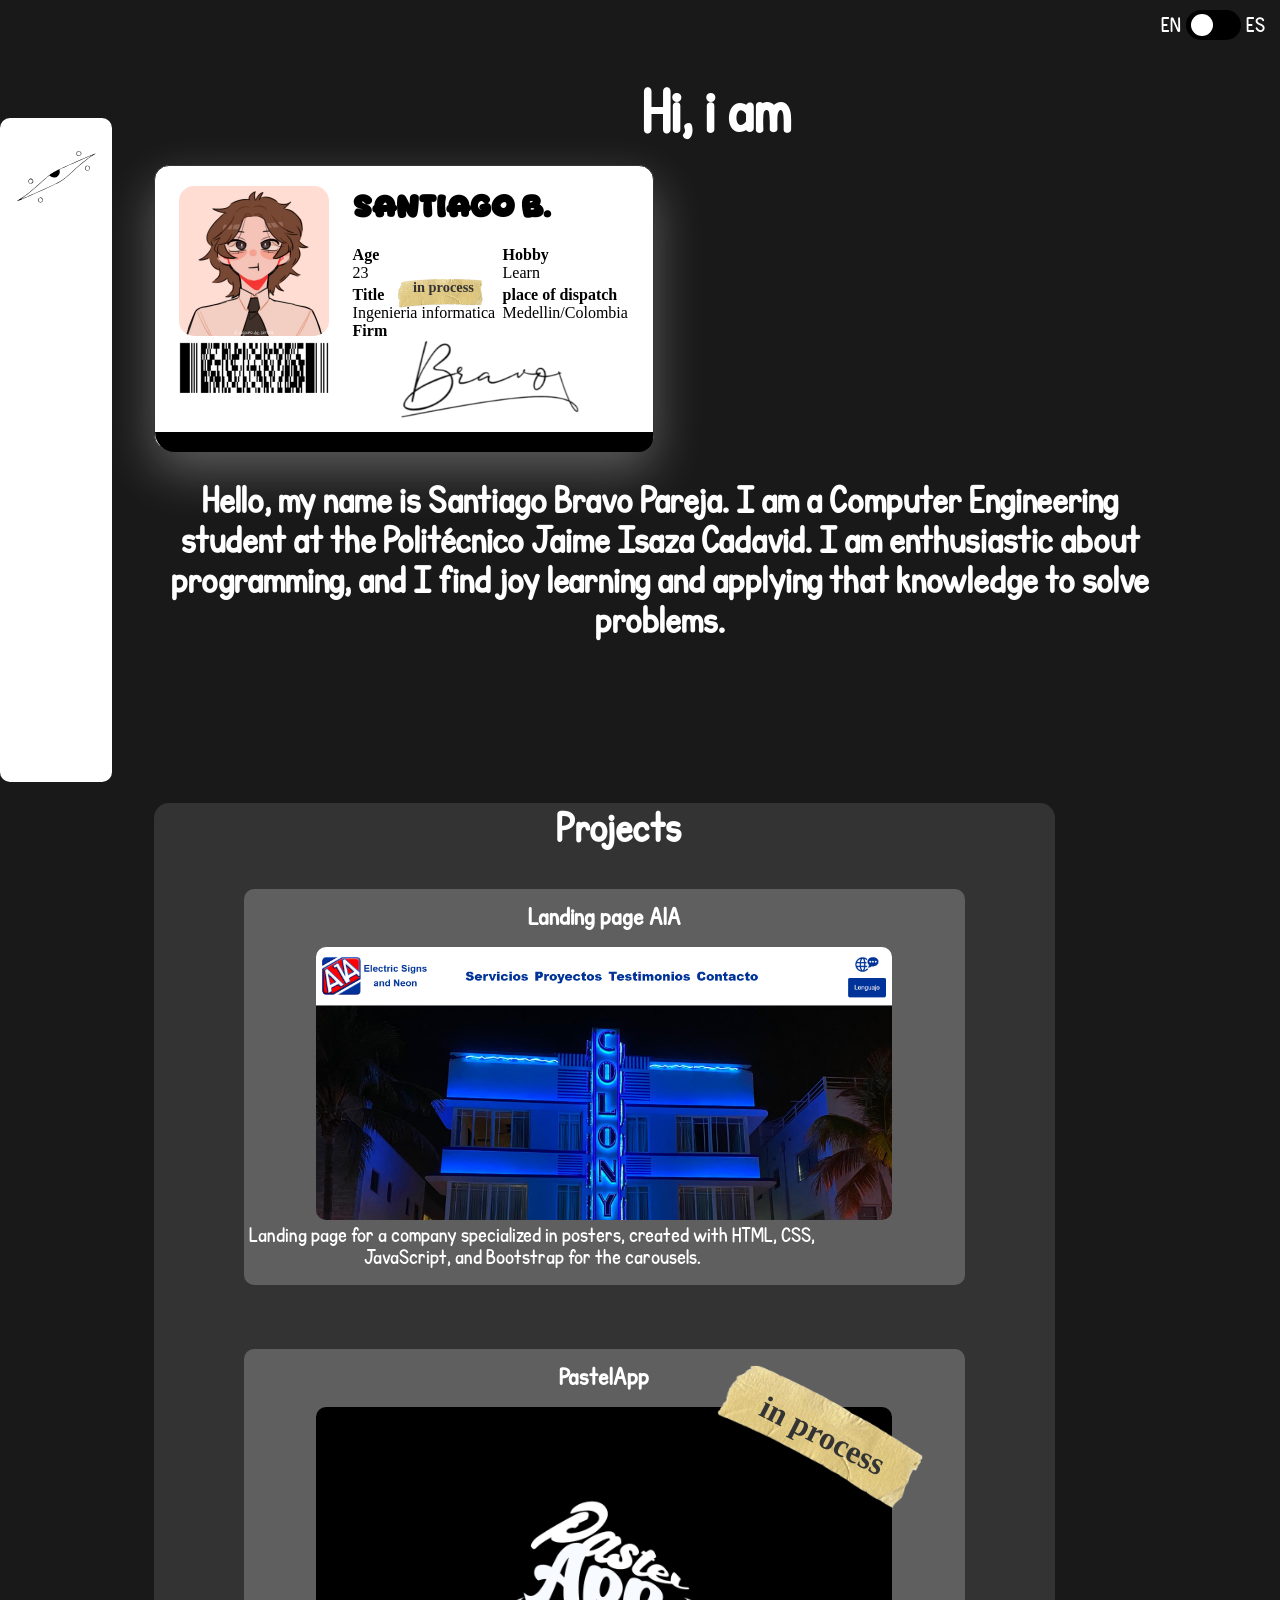
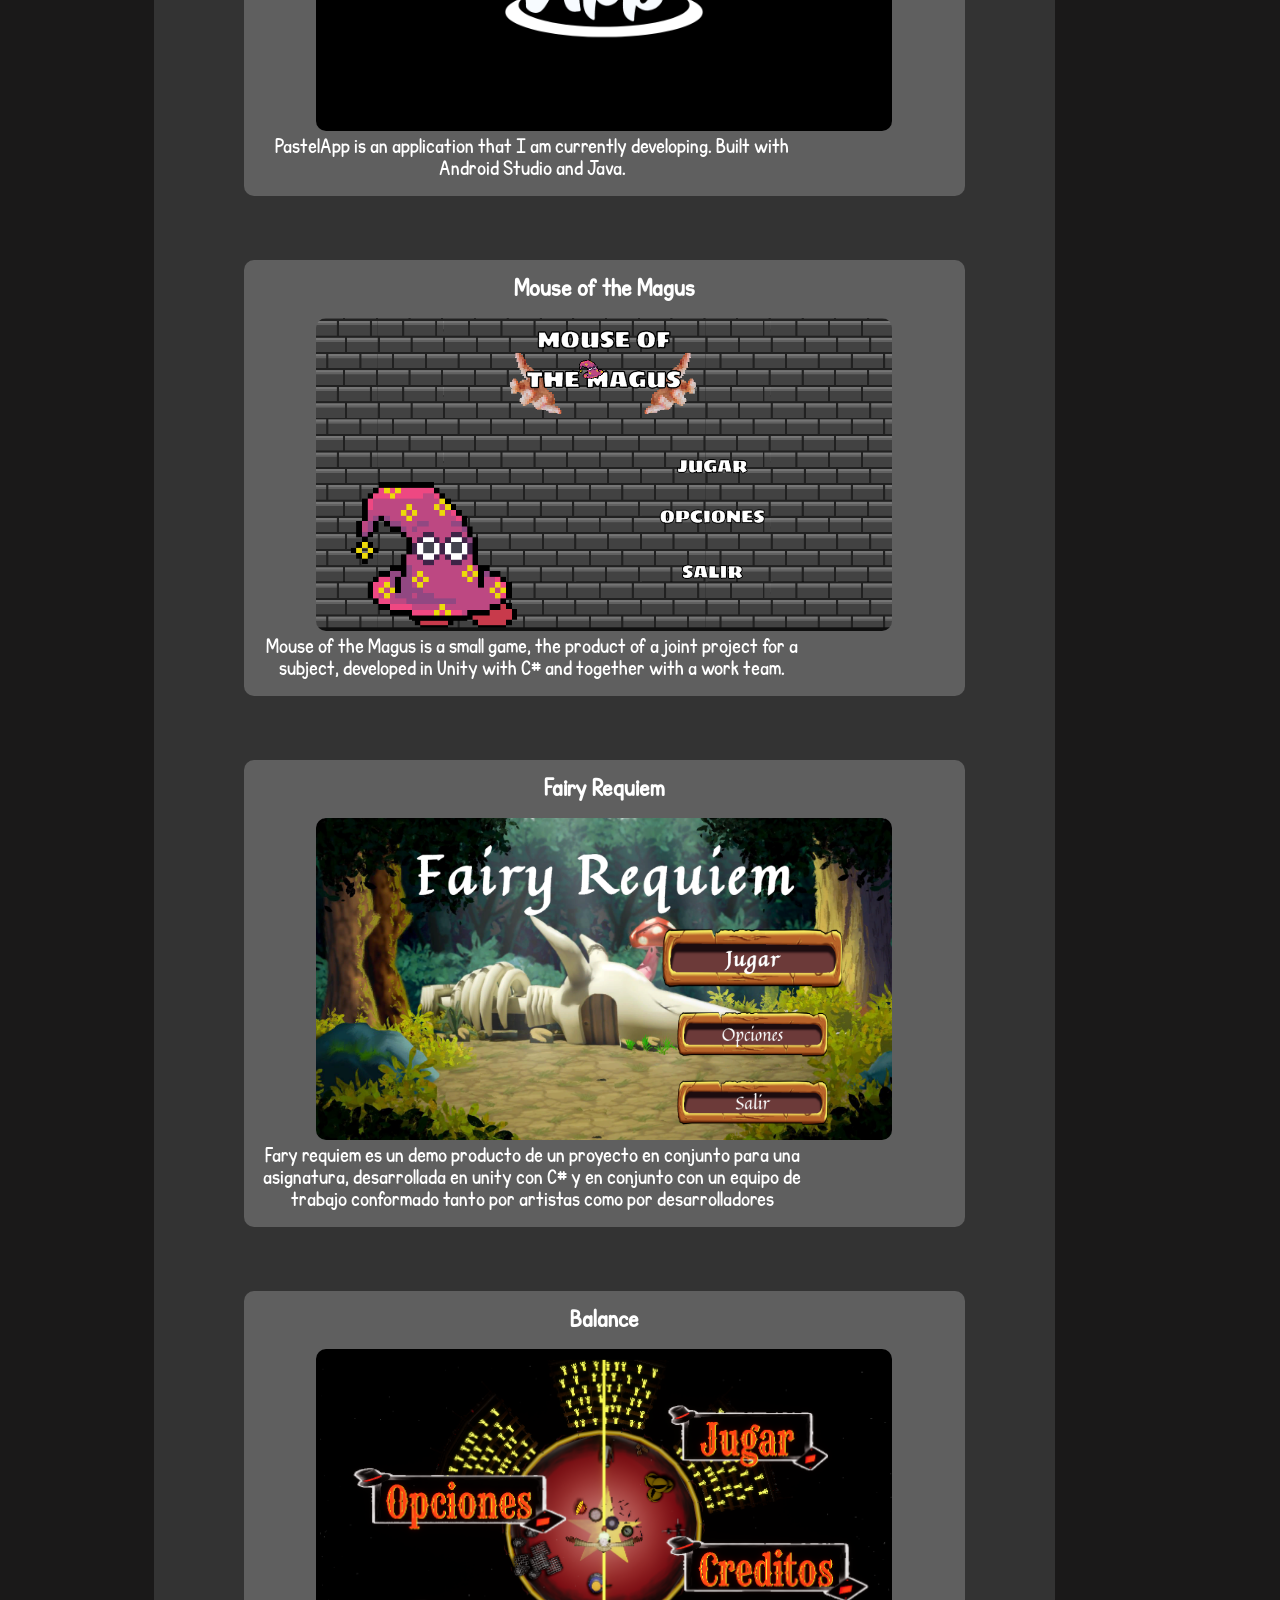
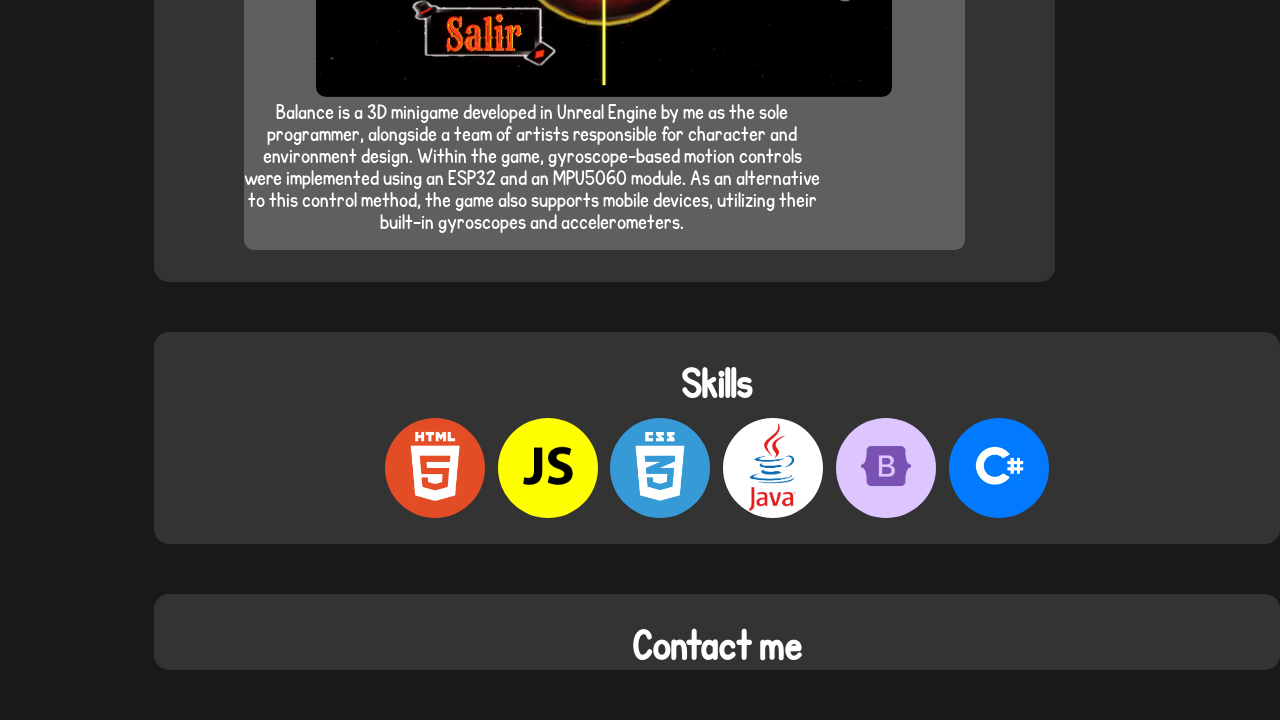
==== commit ea1e9aa0: "cambios" ====
--- a/index.html
+++ b/index.html
@@ -82,7 +82,7 @@
                 <div class="info-name"><h1 data-i18n="card.nombre">Santiago B.</h1></div>
                 <div class=" info info-age"><p><strong data-i18n="card.edad">Edad</strong><br><p id = "age"></p></p></div>
                 <div class=" info info-hobby"><p><strong data-i18n="card.pasatiempo">Pasatiempo</strong><br><span data-i18n="card.pasatiempoHijo">Aprender</span></p></div>
-                <div class=" info info-title"><p class="titulo_coso"><strong data-i18n="card.titulo">Titulo</strong></p><br><span data-i18n="card.tituloHijo">Ingenieria informatica</span></div>
+                <div class=" info info-title"><p class="titulo_coso"><strong data-i18n="card.titulo">Titulo</strong></p><span data-i18n="card.tituloHijo" class="title-name">Ingenieria informatica</span></div>
                 <div class="info-title-sticker"><span data-i18n="card.estado">en proceso</span><img src="img/klipartz.com.png" alt="cinta"></div>
                 <div class=" info info-place"><p><strong data-i18n="card.expedicion">Lugar expedicion</strong><br>Medellin/Colombia</p></div>
                 <div class="info-firm"><p><strong data-i18n="card.firma">Firma</strong></p><img src="img/Opera Captura de pantalla_2025-06-27_210948_www.canva.com-Photoroom.png" alt="Firma"></div>
@@ -90,8 +90,8 @@
             </div>
             
             <div class="description">
-                <h3 data-i18n="sobre_mi.descripcion">soy un entusiasta de la programacion, amo aprender y aplicar ese conocimiento en la solucion de problemas reales.  
-                Actualmente estudio en el politecnico jaime isaza cadavid en la carrera de ingeniero informatico, disfruto de solucionar problemas o "chicharrones"</h3>
+                <h2 data-i18n="sobre_mi.descripcion">soy un entusiasta de la programacion, amo aprender y aplicar ese conocimiento en la solucion de problemas reales.  
+                Actualmente estudio en el politecnico jaime isaza cadavid en la carrera de ingeniero informatico, disfruto de solucionar problemas o "chicharrones"</h2>
             </div>
         </section>
 
@@ -135,6 +135,16 @@
                         <h3>Fairy Requiem</h3>
                         <img src="img/Captura de pantalla 2025-07-28 175846.png" alt="A1A page">
                         <p data-i18n="experience.proyect4_description">Fary requiem es un demo producto de un proyecto en conjunto para una asignatura, desarrollada en unity con C# y en conjunto con un equipo de trabajo conformado tanto por artistas como por desarrolladores</p>
+                    </div>
+                    </a>
+                </div>
+
+                <div class="card_container">
+                    <a href="https://github.com/PankoU963/FairyRequiem" target="_blank">
+                    <div class="card_projects">
+                        <h3>Balance</h3>
+                        <img src="img/Balance.png" alt="A1A page">
+                        <p data-i18n="experience.proyect5_description">Balance es un minijuego 3D desarrollado en Unreal por un equipo de artistas y mi persona como unico desarrollador, implemente un control fisico con un giroscopio por medio de un ESP32 y un modulo MPU5060, ademas como alternativa tambien implemente el uso de dispositivos moviles como controles usando el giroscopio y acelerometro de estos</p>
                     </div>
                     </a>
                 </div>
--- a/style.css
+++ b/style.css
@@ -276,6 +276,14 @@
   grid-column: 2;
 }
 
+.info-title span{
+  
+}
+
+.title-name{
+  text-align: center;
+}
+
 .info-title-sticker{
   position: relative;
   width: 100px; /* ajusta según tamaño de la cinta */
@@ -284,17 +292,18 @@
   grid-row: 2;     /* misma fila del título */
   justify-self: end; /* alinea al inicio */
   padding-left: 0.5rem;
-  padding-top: 0.7rem;
+  padding-top: 0.4rem;
 }
 
 .info-title-sticker img{
+  position: absolute;
   width: 60px;
   rotate: -120deg;
 }
 
 .info-title-sticker span{
   position: absolute;
-  top: 50%;
+  top: 40%;
   left: 50%;
   transform: translate(-65%, 100%);
   font-weight: bold;
@@ -340,6 +349,7 @@
   background-color: black;
   grid-row: 5;
   grid-column: 1/4;
+  margin-top: 3%;
   border-radius: 0 0 25px 35px;
   height: 20px;
 }
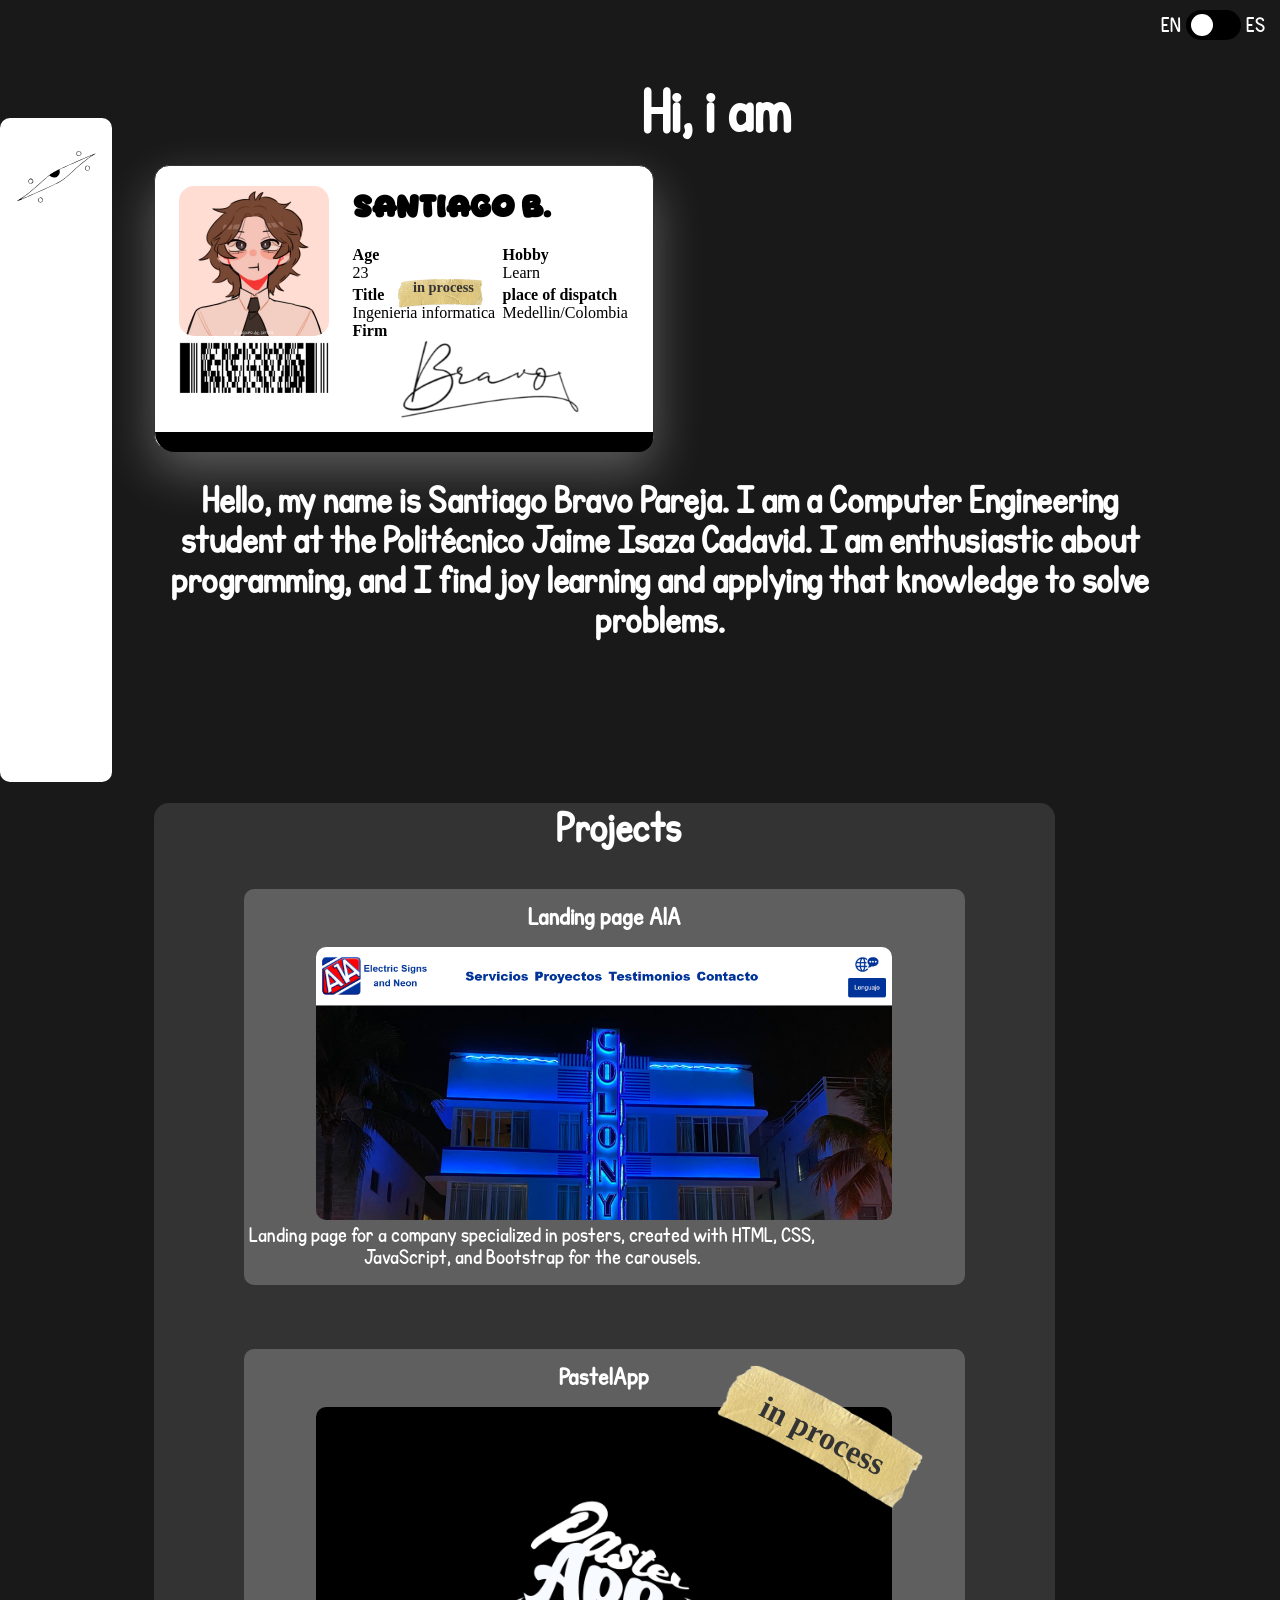
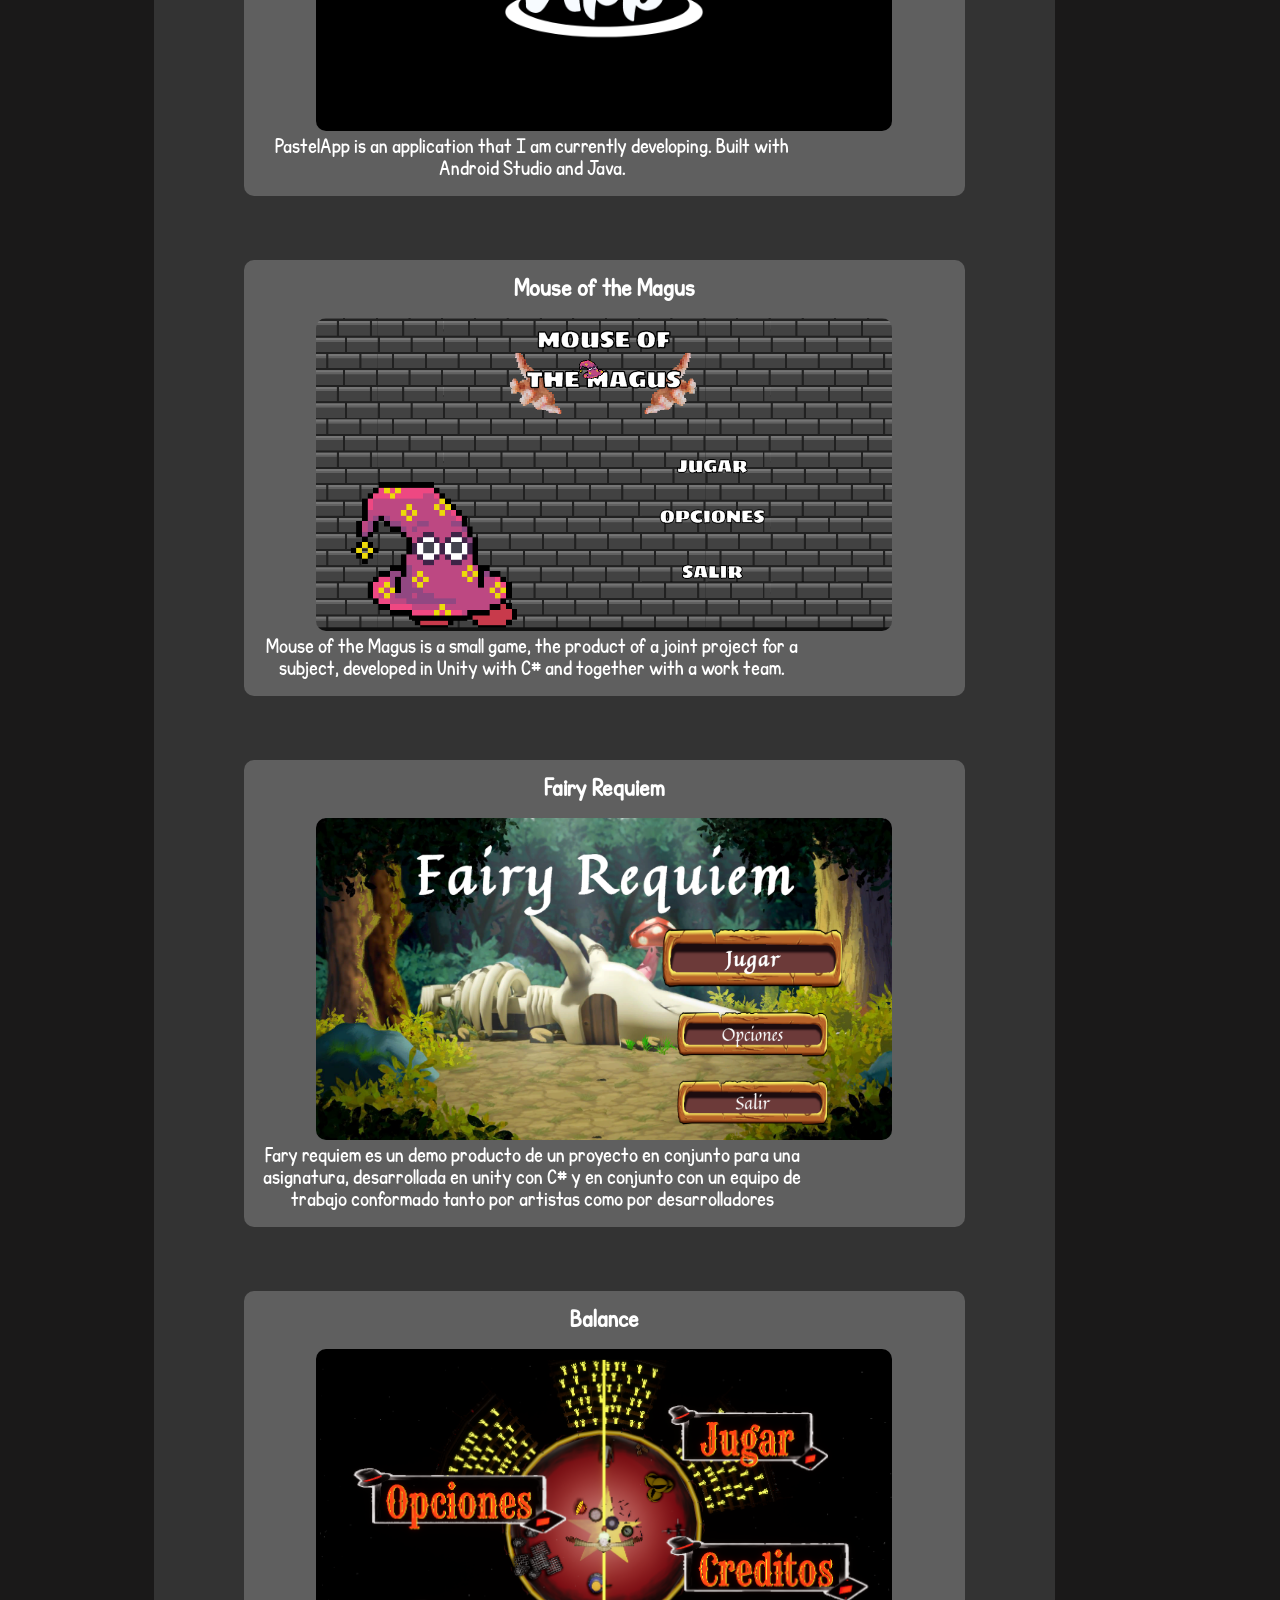
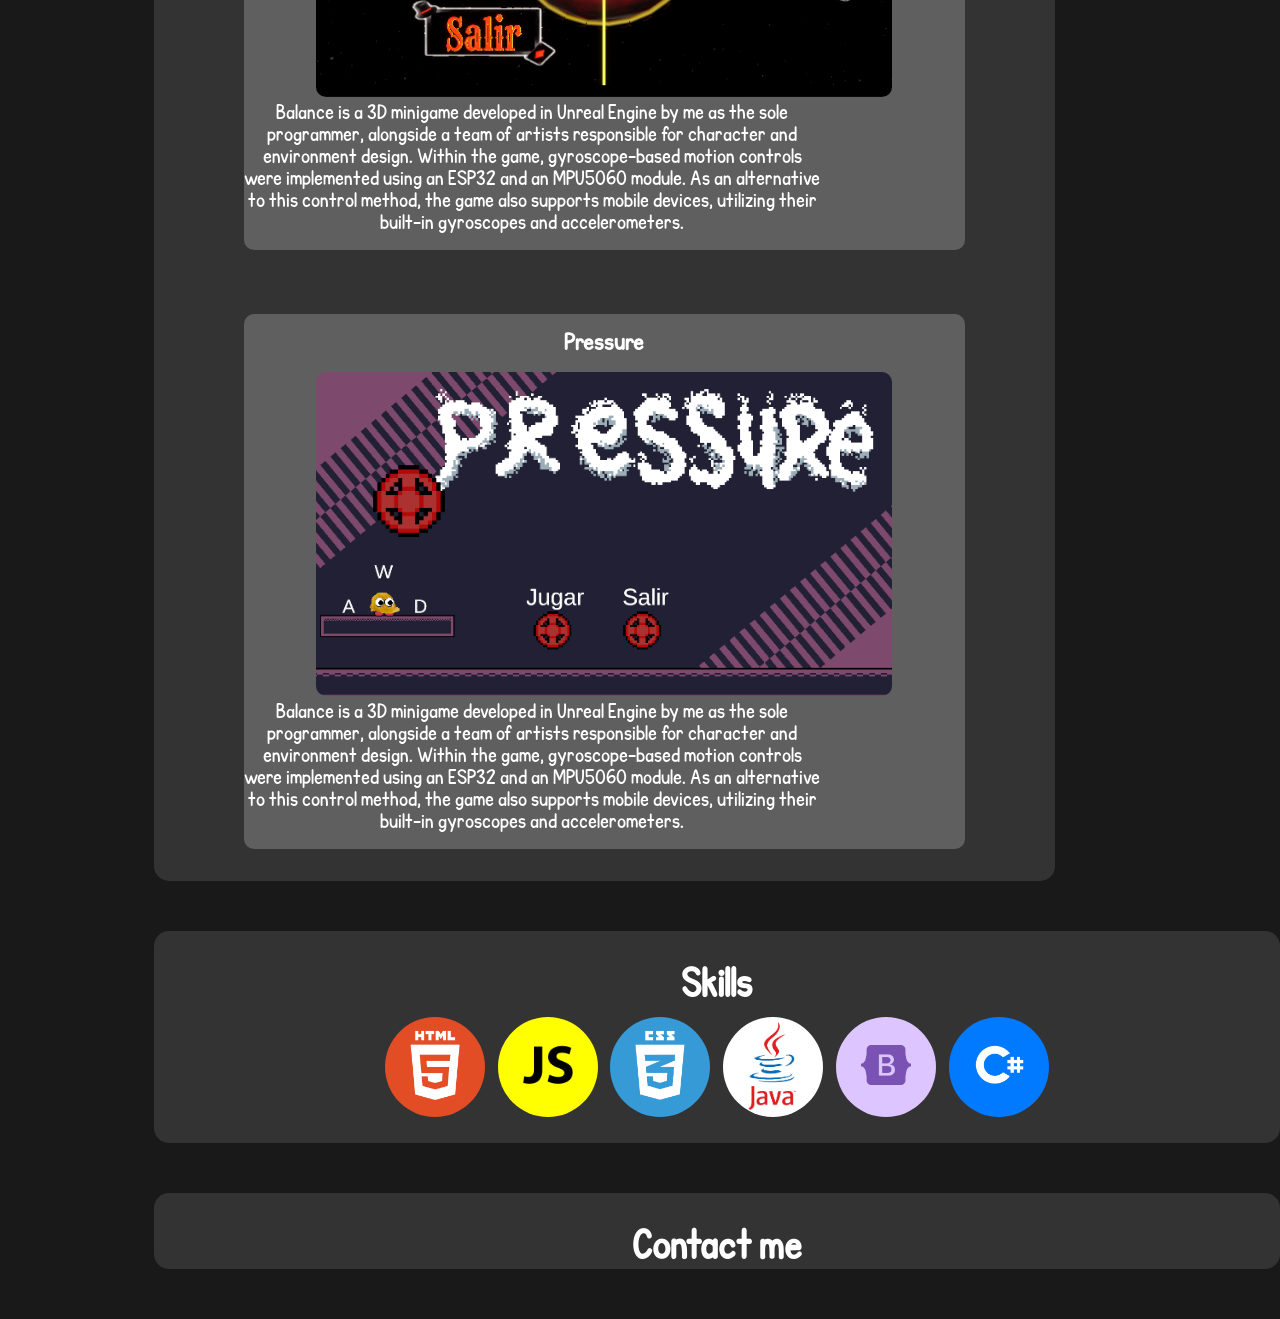
==== commit a1ecae14: "ssz" ====
--- a/index.html
+++ b/index.html
@@ -140,10 +140,20 @@
                 </div>
 
                 <div class="card_container">
-                    <a href="https://github.com/PankoU963/FairyRequiem" target="_blank">
+                    <a href="https://github.com/Bravissimo-exe/FreakShowBalance" target="_blank">
                     <div class="card_projects">
                         <h3>Balance</h3>
                         <img src="img/Balance.png" alt="A1A page">
+                        <p data-i18n="experience.proyect5_description">Balance es un minijuego 3D desarrollado en Unreal por un equipo de artistas y mi persona como unico desarrollador, implemente un control fisico con un giroscopio por medio de un ESP32 y un modulo MPU5060, ademas como alternativa tambien implemente el uso de dispositivos moviles como controles usando el giroscopio y acelerometro de estos</p>
+                    </div>
+                    </a>
+                </div>
+
+                <div class="card_container">
+                    <a href="https://braaavo.itch.io/pressure" target="_blank">
+                    <div class="card_projects">
+                        <h3>Pressure</h3>
+                        <img src="img/Pressure.png" alt="A1A page">
                         <p data-i18n="experience.proyect5_description">Balance es un minijuego 3D desarrollado en Unreal por un equipo de artistas y mi persona como unico desarrollador, implemente un control fisico con un giroscopio por medio de un ESP32 y un modulo MPU5060, ademas como alternativa tambien implemente el uso de dispositivos moviles como controles usando el giroscopio y acelerometro de estos</p>
                     </div>
                     </a>
